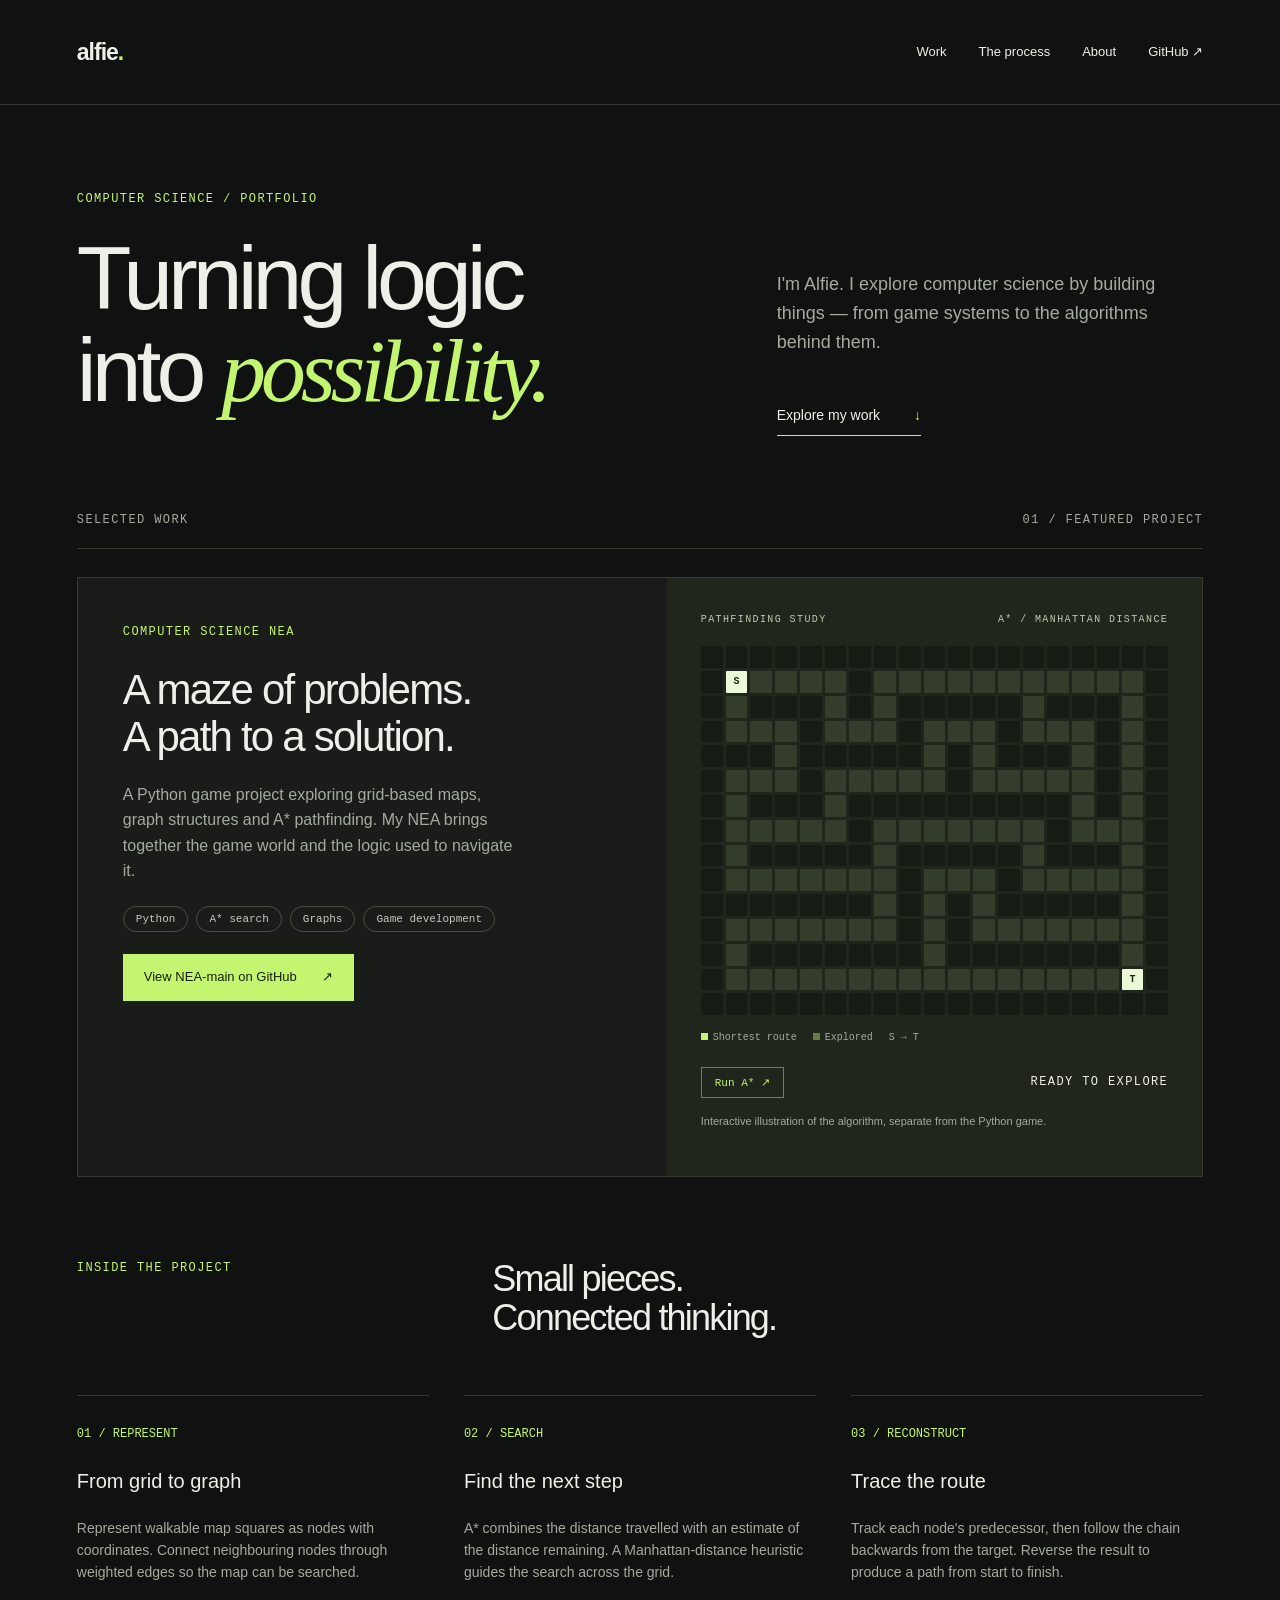
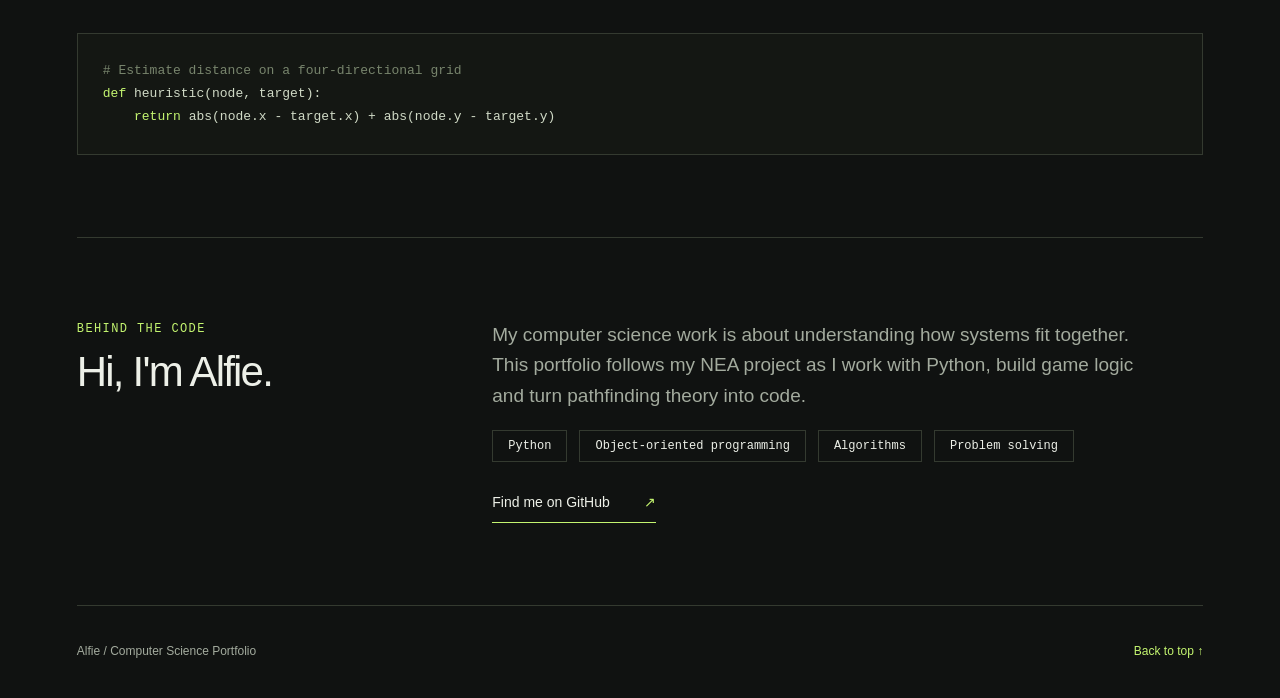
==== computer-science.html @ 84fe00f9 "Add computer science NEA portfolio page" ====
<!doctype html>
<html lang="en"><head><meta charset="UTF-8"><meta name="viewport" content="width=device-width,initial-scale=1"><meta name="description" content="Alfie's computer science portfolio. Exploring Python, graph structures and A* pathfinding through an NEA game project."><title>Alfie — Computer Science</title><style>
:root{--bg:#101211;--panel:#191c19;--ink:#edf0e8;--muted:#a3ab9e;--accent:#c4f570;--line:#343a30}*{box-sizing:border-box}html{scroll-behavior:smooth}body{margin:0;background:var(--bg);color:var(--ink);font:16px/1.6 Arial,Helvetica,sans-serif}a{color:inherit;text-decoration:none}button{font:inherit;cursor:pointer}header,main,footer{max-width:1280px;margin:auto;padding-left:6%;padding-right:6%}header{height:105px;display:flex;align-items:center;justify-content:space-between;border-bottom:1px solid var(--line)}.brand{font-size:23px;font-weight:700;letter-spacing:-1px}.brand span{color:var(--accent)}nav{display:flex;gap:32px;font-size:13px}nav a:hover{color:var(--accent)}.mono,.eyebrow{font-family:monospace;font-size:12px;letter-spacing:1.4px;text-transform:uppercase}.eyebrow{color:var(--accent)}.hero{padding:85px 0 65px;display:grid;grid-template-columns:1.5fr 1fr;align-items:end;gap:60px}h1{font-size:clamp(50px,7vw,94px);line-height:1.02;letter-spacing:-5px;font-weight:500;margin:24px 0 30px}h1 em{font-family:Georgia,serif;font-weight:400;color:var(--accent)}.intro{color:var(--muted);max-width:400px;font-size:18px}.arrow-link{display:inline-block;border-bottom:1px solid var(--accent);padding:9px 0;margin-top:20px;font-size:14px}.arrow-link span{margin-left:30px;color:var(--accent)}.hero-side{padding-bottom:10px}.index{color:var(--muted);display:flex;justify-content:space-between;border-bottom:1px solid var(--line);padding-bottom:18px;margin-bottom:28px}.project{background:var(--panel);border:1px solid var(--line);display:grid;grid-template-columns:1.1fr 1fr;overflow:hidden}.project-copy{padding:45px}.tags{display:flex;flex-wrap:wrap;gap:8px;margin:22px 0}.tag{border:1px solid #47503f;border-radius:30px;font:11px monospace;padding:6px 12px;color:#c3ccbb}h2{font-size:42px;line-height:1.1;letter-spacing:-1.8px;font-weight:500;margin:25px 0 22px}.project-copy p{color:var(--muted);max-width:400px}.button{display:inline-flex;gap:25px;align-items:center;border:1px solid var(--accent);padding:12px 20px;background:var(--accent);color:#15200d;font-size:13px}.button:hover{background:#d9ffa3}.secondary{background:transparent;color:var(--accent);border-color:#4f5f3e}.visual{background:#20261b;padding:34px;display:flex;flex-direction:column;justify-content:center;position:relative}.visual-top{display:flex;justify-content:space-between;color:#bdc9af;font-size:10px;margin-bottom:18px}.grid{display:grid;grid-template-columns:repeat(19,1fr);gap:3px;aspect-ratio:19/15}.cell{background:#343d2c;border-radius:1px}.wall{background:#161c13}.visited{background:#657c43}.path{background:var(--accent);box-shadow:0 0 10px #b0ee4533}.start,.target{background:#ecf9d9;position:relative}.start:after,.target:after{content:'S';position:absolute;inset:0;text-align:center;color:#1a2510;font:bold 10px monospace;display:grid;place-items:center}.target:after{content:'T'}.legend{display:flex;gap:16px;color:var(--muted);font:10px monospace;margin-top:17px}.legend i{display:inline-block;width:7px;height:7px;background:var(--accent);margin-right:5px}.legend .v{background:#657c43}.demo-controls{display:flex;align-items:center;justify-content:space-between;margin-top:24px;gap:12px}.demo-controls button{border:1px solid #6d8156;background:transparent;color:var(--accent);padding:8px 13px;font:11px monospace}.demo-controls button:disabled{opacity:.5}.demo-caption{font-size:11px;color:var(--muted);margin-top:15px}.section{padding:82px 0;border-bottom:1px solid var(--line)}.section-head{display:grid;grid-template-columns:1fr 2fr;gap:60px}.section-head h2{margin-top:0;font-size:36px}.details{display:grid;grid-template-columns:repeat(3,1fr);gap:35px;margin-top:35px}.detail{padding-top:23px;border-top:1px solid var(--line)}.detail .number{font:12px monospace;color:var(--accent)}h3{font-size:20px;font-weight:500}.detail p,.about p{color:var(--muted);font-size:14px}.code{margin-top:35px;border:1px solid var(--line);padding:25px;background:#141713;overflow:auto;color:#d0dac6;font:13px/1.8 monospace}.code b{font-weight:400;color:var(--accent)}.about{display:grid;grid-template-columns:1fr 2fr;gap:60px}.about h2{margin-top:10px}.about p{font-size:19px;max-width:650px;margin-top:0}.skills{display:flex;flex-wrap:wrap;gap:12px}.skills span{padding:8px 15px;border:1px solid var(--line);font:12px monospace}footer{padding-top:36px;padding-bottom:36px;display:flex;justify-content:space-between;color:var(--muted);font-size:12px}footer a{color:var(--accent)}:focus-visible{outline:2px solid var(--accent);outline-offset:5px}@media(max-width:760px){header{height:80px}nav{gap:18px}.hero{grid-template-columns:1fr;gap:12px;padding:55px 0}h1{letter-spacing:-3px}.hero-side{max-width:430px}.project{grid-template-columns:1fr}.project-copy{padding:30px}.visual{padding:25px}.section{padding:55px 0}.section-head,.about{grid-template-columns:1fr;gap:20px}.details{grid-template-columns:1fr;gap:15px}footer{gap:20px}.mono{font-size:10px}.visual-top{letter-spacing:.6px}}
</style></head><body><header><a href="#" class="brand">alfie<span>.</span></a><nav aria-label="Main navigation"><a href="#work">Work</a><a href="#approach">The process</a><a href="#about">About</a><a href="https://github.com/alfie-srrcc" target="_blank" rel="noopener">GitHub ↗</a></nav></header><main><section class="hero"><div><div class="eyebrow">Computer science / Portfolio</div><h1>Turning logic<br>into <em>possibility.</em></h1></div><div class="hero-side"><p class="intro">I'm Alfie. I explore computer science by building things — from game systems to the algorithms behind them.</p><a class="arrow-link" href="#work">Explore my work <span>↓</span></a></div></section><section id="work"><div class="index mono"><span>Selected work</span><span>01 / Featured project</span></div><article class="project"><div class="project-copy"><div class="eyebrow">Computer Science NEA</div><h2>A maze of problems.<br>A path to a solution.</h2><p>A Python game project exploring grid-based maps, graph structures and A* pathfinding. My NEA brings together the game world and the logic used to navigate it.</p><div class="tags"><span class="tag">Python</span><span class="tag">A* search</span><span class="tag">Graphs</span><span class="tag">Game development</span></div><a class="button" href="https://github.com/alfie-srrcc/NEA-main" target="_blank" rel="noopener">View NEA-main on GitHub <span>↗</span></a></div><div class="visual"><div class="visual-top mono"><span>Pathfinding study</span><span>A* / Manhattan distance</span></div><div id="grid" class="grid" role="img" aria-label="An illustrative maze showing A star finding a route from S to T"></div><div class="legend"><span><i></i>Shortest route</span><span><i class="v"></i>Explored</span><span>S → T</span></div><div class="demo-controls"><button id="run">Run A* ↗</button><span id="status" class="mono" aria-live="polite">Ready to explore</span></div><p class="demo-caption">Interactive illustration of the algorithm, separate from the Python game.</p></div></article></section><section class="section" id="approach"><div class="section-head"><div class="eyebrow">Inside the project</div><h2>Small pieces.<br>Connected thinking.</h2></div><div class="details"><div class="detail"><span class="number">01 / REPRESENT</span><h3>From grid to graph</h3><p>Represent walkable map squares as nodes with coordinates. Connect neighbouring nodes through weighted edges so the map can be searched.</p></div><div class="detail"><span class="number">02 / SEARCH</span><h3>Find the next step</h3><p>A* combines the distance travelled with an estimate of the distance remaining. A Manhattan-distance heuristic guides the search across the grid.</p></div><div class="detail"><span class="number">03 / RECONSTRUCT</span><h3>Trace the route</h3><p>Track each node's predecessor, then follow the chain backwards from the target. Reverse the result to produce a path from start to finish.</p></div></div><div class="code" aria-label="Python Manhattan distance heuristic"><span style="color:#78856d"># Estimate distance on a four-directional grid</span><br><b>def</b> heuristic(node, target):<br>&nbsp;&nbsp;&nbsp;&nbsp;<b>return</b> abs(node.x - target.x) + abs(node.y - target.y)</div></section><section class="section about" id="about"><div><div class="eyebrow">Behind the code</div><h2>Hi, I'm Alfie.</h2></div><div><p>My computer science work is about understanding how systems fit together. This portfolio follows my NEA project as I work with Python, build game logic and turn pathfinding theory into code.</p><div class="skills"><span>Python</span><span>Object-oriented programming</span><span>Algorithms</span><span>Problem solving</span></div><a class="arrow-link" href="https://github.com/alfie-srrcc" target="_blank" rel="noopener">Find me on GitHub <span>↗</span></a></div></section></main><footer><span>Alfie / Computer Science Portfolio</span><a href="#">Back to top ↑</a></footer><script>
const W=19,H=15, grid=document.getElementById('grid'), statusEl=document.getElementById('status'), run=document.getElementById('run');
const rows=['###################','#S....#...........#','#.###.#.#####.###.#','#...#...#...#...#.#','###.#####.#.###.#.#','#...#.....#.....#.#','#.###.#########.#.#','#.....#.......#...#','#.#####.#####.###.#','#.......#...#.....#','#######.#.#.#####.#','#.......#.#.......#','#.#######.#######.#','#................T#','###################'];
const cells=[];for(let y=0;y<H;y++)for(let x=0;x<W;x++){const c=document.createElement('div');c.className='cell'+(rows[y][x]==='#'?' wall':rows[y][x]==='S'?' start':rows[y][x]==='T'?' target':'');grid.append(c);cells.push(c)}
const start=20,target=H*W-W-2, heuristic=n=>Math.abs(n%W-target%W)+Math.abs(Math.floor(n/W)-Math.floor(target/W));
function solve(){const open=[start],g=new Map([[start,0]]),prev=new Map(),closed=new Set(),order=[];while(open.length){open.sort((a,b)=>g.get(a)+heuristic(a)-g.get(b)-heuristic(b));const c=open.shift();if(c===target){let p=[c];while(prev.has(p[p.length-1]))p.push(prev.get(p[p.length-1]));return{order,path:p.reverse()}}closed.add(c);order.push(c);for(const n of[c-1,c+1,c-W,c+W]){if(n<0||n>=W*H||rows[Math.floor(n/W)][n%W]==='#'||closed.has(n))continue;const score=g.get(c)+1;if(!g.has(n)||score<g.get(n)){g.set(n,score);prev.set(n,c);if(!open.includes(n))open.push(n)}}}return{order,path:[]}}
run.onclick=async()=>{run.disabled=true;cells.forEach(c=>c.classList.remove('visited','path'));statusEl.textContent='Searching…';const r=solve(),delay=matchMedia('(prefers-reduced-motion: reduce)').matches?0:15;const pause=()=>new Promise(r=>setTimeout(r,delay));for(const n of r.order){if(n!==start)cells[n].classList.add('visited');if(delay)await pause()}for(const n of r.path){if(n!==start&&n!==target)cells[n].classList.add('path');if(delay)await pause()}statusEl.textContent=r.path.length?`${r.path.length-1} steps · route found`:'No route found';run.textContent='Replay A* ↗';run.disabled=false};
</script></body></html>
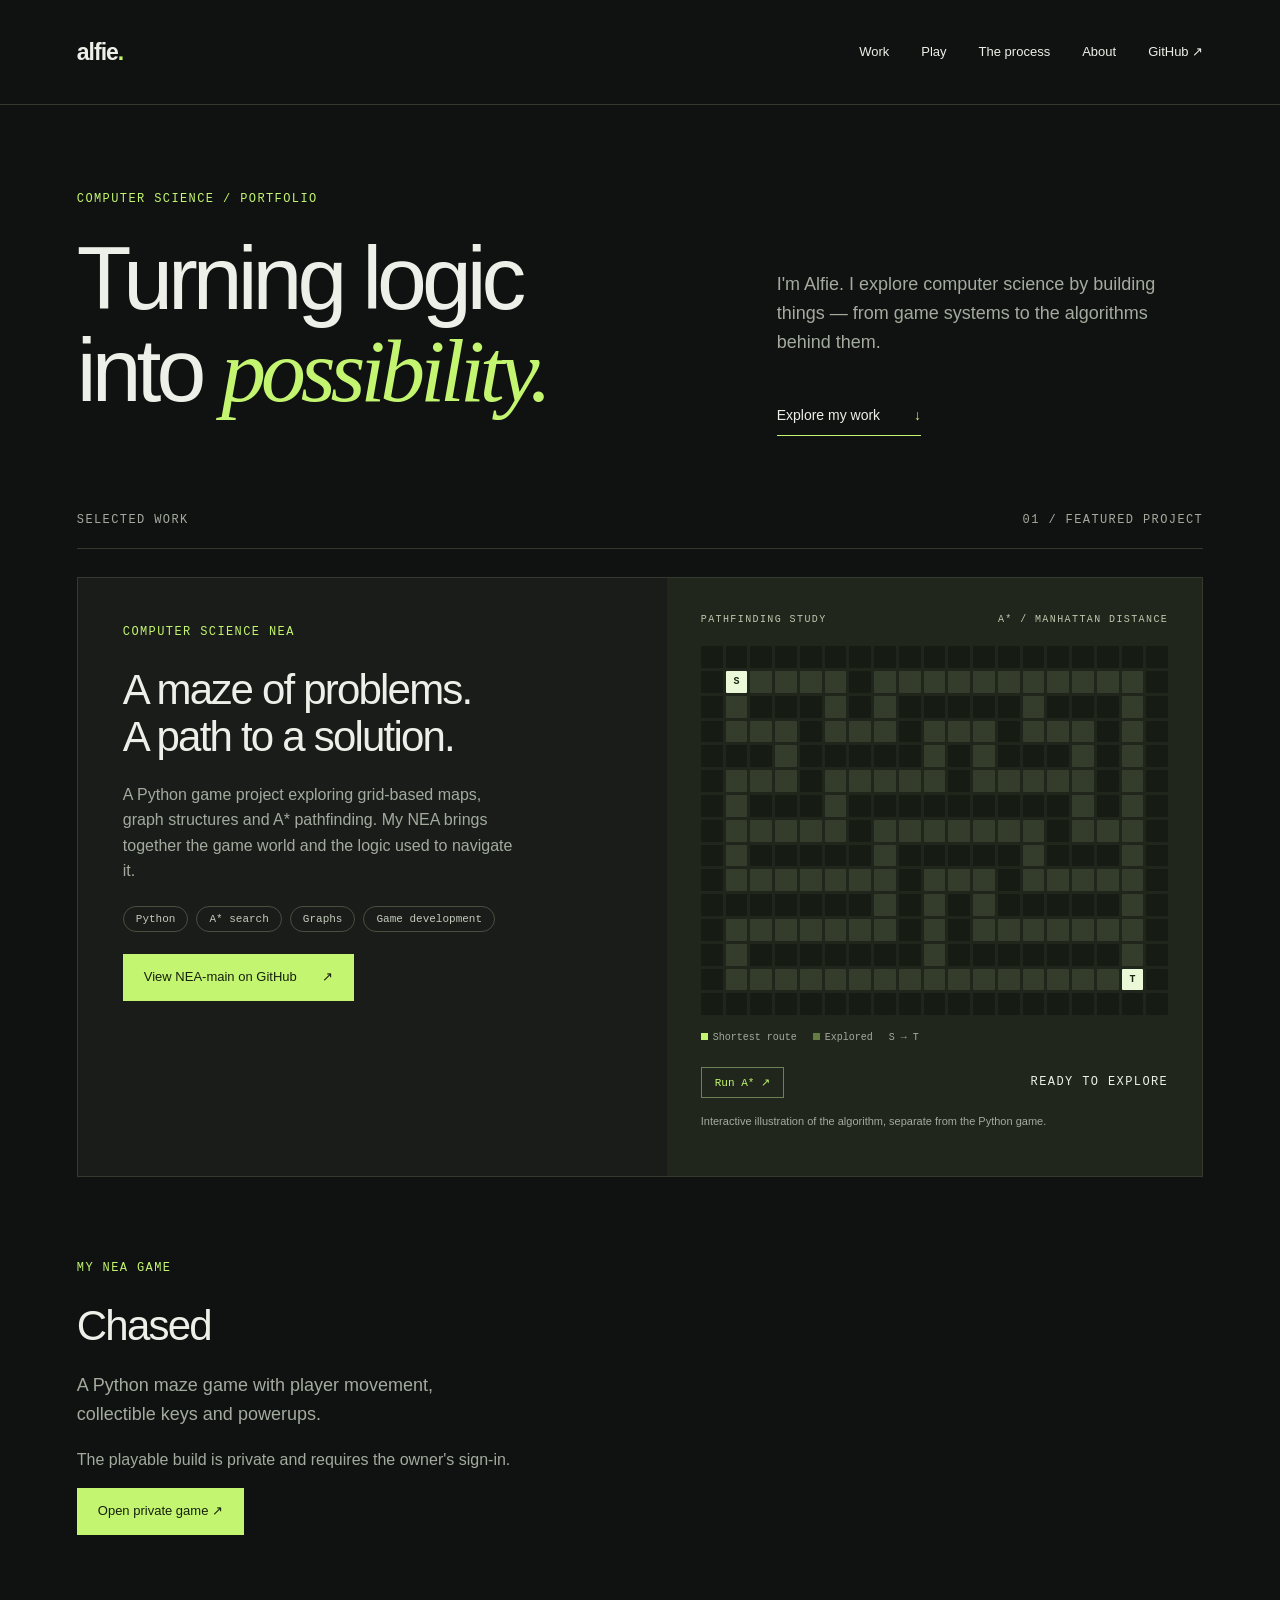
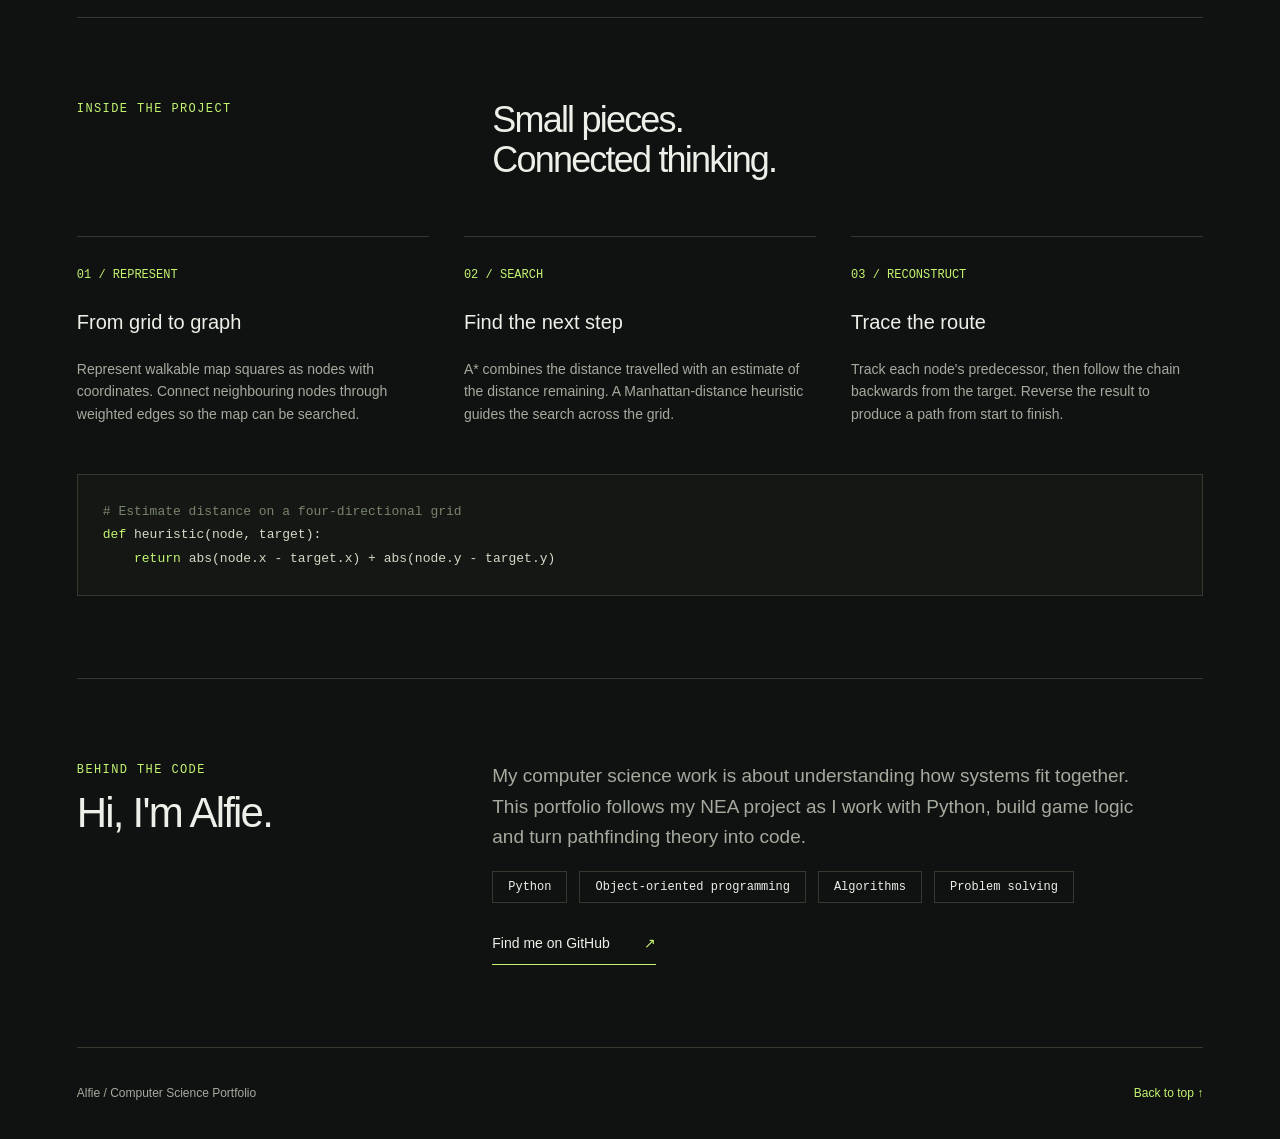
==== commit 7522e6ba: "Link to private playable NEA game" ====
--- a/computer-science.html
+++ b/computer-science.html
@@ -1,7 +1,7 @@
 <!doctype html>
 <html lang="en"><head><meta charset="UTF-8"><meta name="viewport" content="width=device-width,initial-scale=1"><meta name="description" content="Alfie's computer science portfolio. Exploring Python, graph structures and A* pathfinding through an NEA game project."><title>Alfie — Computer Science</title><style>
 :root{--bg:#101211;--panel:#191c19;--ink:#edf0e8;--muted:#a3ab9e;--accent:#c4f570;--line:#343a30}*{box-sizing:border-box}html{scroll-behavior:smooth}body{margin:0;background:var(--bg);color:var(--ink);font:16px/1.6 Arial,Helvetica,sans-serif}a{color:inherit;text-decoration:none}button{font:inherit;cursor:pointer}header,main,footer{max-width:1280px;margin:auto;padding-left:6%;padding-right:6%}header{height:105px;display:flex;align-items:center;justify-content:space-between;border-bottom:1px solid var(--line)}.brand{font-size:23px;font-weight:700;letter-spacing:-1px}.brand span{color:var(--accent)}nav{display:flex;gap:32px;font-size:13px}nav a:hover{color:var(--accent)}.mono,.eyebrow{font-family:monospace;font-size:12px;letter-spacing:1.4px;text-transform:uppercase}.eyebrow{color:var(--accent)}.hero{padding:85px 0 65px;display:grid;grid-template-columns:1.5fr 1fr;align-items:end;gap:60px}h1{font-size:clamp(50px,7vw,94px);line-height:1.02;letter-spacing:-5px;font-weight:500;margin:24px 0 30px}h1 em{font-family:Georgia,serif;font-weight:400;color:var(--accent)}.intro{color:var(--muted);max-width:400px;font-size:18px}.arrow-link{display:inline-block;border-bottom:1px solid var(--accent);padding:9px 0;margin-top:20px;font-size:14px}.arrow-link span{margin-left:30px;color:var(--accent)}.hero-side{padding-bottom:10px}.index{color:var(--muted);display:flex;justify-content:space-between;border-bottom:1px solid var(--line);padding-bottom:18px;margin-bottom:28px}.project{background:var(--panel);border:1px solid var(--line);display:grid;grid-template-columns:1.1fr 1fr;overflow:hidden}.project-copy{padding:45px}.tags{display:flex;flex-wrap:wrap;gap:8px;margin:22px 0}.tag{border:1px solid #47503f;border-radius:30px;font:11px monospace;padding:6px 12px;color:#c3ccbb}h2{font-size:42px;line-height:1.1;letter-spacing:-1.8px;font-weight:500;margin:25px 0 22px}.project-copy p{color:var(--muted);max-width:400px}.button{display:inline-flex;gap:25px;align-items:center;border:1px solid var(--accent);padding:12px 20px;background:var(--accent);color:#15200d;font-size:13px}.button:hover{background:#d9ffa3}.secondary{background:transparent;color:var(--accent);border-color:#4f5f3e}.visual{background:#20261b;padding:34px;display:flex;flex-direction:column;justify-content:center;position:relative}.visual-top{display:flex;justify-content:space-between;color:#bdc9af;font-size:10px;margin-bottom:18px}.grid{display:grid;grid-template-columns:repeat(19,1fr);gap:3px;aspect-ratio:19/15}.cell{background:#343d2c;border-radius:1px}.wall{background:#161c13}.visited{background:#657c43}.path{background:var(--accent);box-shadow:0 0 10px #b0ee4533}.start,.target{background:#ecf9d9;position:relative}.start:after,.target:after{content:'S';position:absolute;inset:0;text-align:center;color:#1a2510;font:bold 10px monospace;display:grid;place-items:center}.target:after{content:'T'}.legend{display:flex;gap:16px;color:var(--muted);font:10px monospace;margin-top:17px}.legend i{display:inline-block;width:7px;height:7px;background:var(--accent);margin-right:5px}.legend .v{background:#657c43}.demo-controls{display:flex;align-items:center;justify-content:space-between;margin-top:24px;gap:12px}.demo-controls button{border:1px solid #6d8156;background:transparent;color:var(--accent);padding:8px 13px;font:11px monospace}.demo-controls button:disabled{opacity:.5}.demo-caption{font-size:11px;color:var(--muted);margin-top:15px}.section{padding:82px 0;border-bottom:1px solid var(--line)}.section-head{display:grid;grid-template-columns:1fr 2fr;gap:60px}.section-head h2{margin-top:0;font-size:36px}.details{display:grid;grid-template-columns:repeat(3,1fr);gap:35px;margin-top:35px}.detail{padding-top:23px;border-top:1px solid var(--line)}.detail .number{font:12px monospace;color:var(--accent)}h3{font-size:20px;font-weight:500}.detail p,.about p{color:var(--muted);font-size:14px}.code{margin-top:35px;border:1px solid var(--line);padding:25px;background:#141713;overflow:auto;color:#d0dac6;font:13px/1.8 monospace}.code b{font-weight:400;color:var(--accent)}.about{display:grid;grid-template-columns:1fr 2fr;gap:60px}.about h2{margin-top:10px}.about p{font-size:19px;max-width:650px;margin-top:0}.skills{display:flex;flex-wrap:wrap;gap:12px}.skills span{padding:8px 15px;border:1px solid var(--line);font:12px monospace}footer{padding-top:36px;padding-bottom:36px;display:flex;justify-content:space-between;color:var(--muted);font-size:12px}footer a{color:var(--accent)}:focus-visible{outline:2px solid var(--accent);outline-offset:5px}@media(max-width:760px){header{height:80px}nav{gap:18px}.hero{grid-template-columns:1fr;gap:12px;padding:55px 0}h1{letter-spacing:-3px}.hero-side{max-width:430px}.project{grid-template-columns:1fr}.project-copy{padding:30px}.visual{padding:25px}.section{padding:55px 0}.section-head,.about{grid-template-columns:1fr;gap:20px}.details{grid-template-columns:1fr;gap:15px}footer{gap:20px}.mono{font-size:10px}.visual-top{letter-spacing:.6px}}
-</style></head><body><header><a href="#" class="brand">alfie<span>.</span></a><nav aria-label="Main navigation"><a href="#work">Work</a><a href="#approach">The process</a><a href="#about">About</a><a href="https://github.com/alfie-srrcc" target="_blank" rel="noopener">GitHub ↗</a></nav></header><main><section class="hero"><div><div class="eyebrow">Computer science / Portfolio</div><h1>Turning logic<br>into <em>possibility.</em></h1></div><div class="hero-side"><p class="intro">I'm Alfie. I explore computer science by building things — from game systems to the algorithms behind them.</p><a class="arrow-link" href="#work">Explore my work <span>↓</span></a></div></section><section id="work"><div class="index mono"><span>Selected work</span><span>01 / Featured project</span></div><article class="project"><div class="project-copy"><div class="eyebrow">Computer Science NEA</div><h2>A maze of problems.<br>A path to a solution.</h2><p>A Python game project exploring grid-based maps, graph structures and A* pathfinding. My NEA brings together the game world and the logic used to navigate it.</p><div class="tags"><span class="tag">Python</span><span class="tag">A* search</span><span class="tag">Graphs</span><span class="tag">Game development</span></div><a class="button" href="https://github.com/alfie-srrcc/NEA-main" target="_blank" rel="noopener">View NEA-main on GitHub <span>↗</span></a></div><div class="visual"><div class="visual-top mono"><span>Pathfinding study</span><span>A* / Manhattan distance</span></div><div id="grid" class="grid" role="img" aria-label="An illustrative maze showing A star finding a route from S to T"></div><div class="legend"><span><i></i>Shortest route</span><span><i class="v"></i>Explored</span><span>S → T</span></div><div class="demo-controls"><button id="run">Run A* ↗</button><span id="status" class="mono" aria-live="polite">Ready to explore</span></div><p class="demo-caption">Interactive illustration of the algorithm, separate from the Python game.</p></div></article></section><section class="section" id="approach"><div class="section-head"><div class="eyebrow">Inside the project</div><h2>Small pieces.<br>Connected thinking.</h2></div><div class="details"><div class="detail"><span class="number">01 / REPRESENT</span><h3>From grid to graph</h3><p>Represent walkable map squares as nodes with coordinates. Connect neighbouring nodes through weighted edges so the map can be searched.</p></div><div class="detail"><span class="number">02 / SEARCH</span><h3>Find the next step</h3><p>A* combines the distance travelled with an estimate of the distance remaining. A Manhattan-distance heuristic guides the search across the grid.</p></div><div class="detail"><span class="number">03 / RECONSTRUCT</span><h3>Trace the route</h3><p>Track each node's predecessor, then follow the chain backwards from the target. Reverse the result to produce a path from start to finish.</p></div></div><div class="code" aria-label="Python Manhattan distance heuristic"><span style="color:#78856d"># Estimate distance on a four-directional grid</span><br><b>def</b> heuristic(node, target):<br>&nbsp;&nbsp;&nbsp;&nbsp;<b>return</b> abs(node.x - target.x) + abs(node.y - target.y)</div></section><section class="section about" id="about"><div><div class="eyebrow">Behind the code</div><h2>Hi, I'm Alfie.</h2></div><div><p>My computer science work is about understanding how systems fit together. This portfolio follows my NEA project as I work with Python, build game logic and turn pathfinding theory into code.</p><div class="skills"><span>Python</span><span>Object-oriented programming</span><span>Algorithms</span><span>Problem solving</span></div><a class="arrow-link" href="https://github.com/alfie-srrcc" target="_blank" rel="noopener">Find me on GitHub <span>↗</span></a></div></section></main><footer><span>Alfie / Computer Science Portfolio</span><a href="#">Back to top ↑</a></footer><script>
+</style></head><body><header><a href="#" class="brand">alfie<span>.</span></a><nav aria-label="Main navigation"><a href="#work">Work</a><a href="#play">Play</a><a href="#approach">The process</a><a href="#about">About</a><a href="https://github.com/alfie-srrcc" target="_blank" rel="noopener">GitHub ↗</a></nav></header><main><section class="hero"><div><div class="eyebrow">Computer science / Portfolio</div><h1>Turning logic<br>into <em>possibility.</em></h1></div><div class="hero-side"><p class="intro">I'm Alfie. I explore computer science by building things — from game systems to the algorithms behind them.</p><a class="arrow-link" href="#work">Explore my work <span>↓</span></a></div></section><section id="work"><div class="index mono"><span>Selected work</span><span>01 / Featured project</span></div><article class="project"><div class="project-copy"><div class="eyebrow">Computer Science NEA</div><h2>A maze of problems.<br>A path to a solution.</h2><p>A Python game project exploring grid-based maps, graph structures and A* pathfinding. My NEA brings together the game world and the logic used to navigate it.</p><div class="tags"><span class="tag">Python</span><span class="tag">A* search</span><span class="tag">Graphs</span><span class="tag">Game development</span></div><a class="button" href="https://github.com/alfie-srrcc/NEA-main" target="_blank" rel="noopener">View NEA-main on GitHub <span>↗</span></a></div><div class="visual"><div class="visual-top mono"><span>Pathfinding study</span><span>A* / Manhattan distance</span></div><div id="grid" class="grid" role="img" aria-label="An illustrative maze showing A star finding a route from S to T"></div><div class="legend"><span><i></i>Shortest route</span><span><i class="v"></i>Explored</span><span>S → T</span></div><div class="demo-controls"><button id="run">Run A* ↗</button><span id="status" class="mono" aria-live="polite">Ready to explore</span></div><p class="demo-caption">Interactive illustration of the algorithm, separate from the Python game.</p></div></article></section><section class="section" id="play"><div class="eyebrow">My NEA game</div><h2>Chased</h2><p class="intro">A Python maze game with player movement, collectible keys and powerups.</p><p style="color:var(--muted)">The playable build is private and requires the owner's sign-in.</p><a class="button" href="https://alfie-computer-science-portfolio.kindnova10.chatgpt.site/#play" target="_blank" rel="noopener">Open private game ↗</a></section><section class="section" id="approach"><div class="section-head"><div class="eyebrow">Inside the project</div><h2>Small pieces.<br>Connected thinking.</h2></div><div class="details"><div class="detail"><span class="number">01 / REPRESENT</span><h3>From grid to graph</h3><p>Represent walkable map squares as nodes with coordinates. Connect neighbouring nodes through weighted edges so the map can be searched.</p></div><div class="detail"><span class="number">02 / SEARCH</span><h3>Find the next step</h3><p>A* combines the distance travelled with an estimate of the distance remaining. A Manhattan-distance heuristic guides the search across the grid.</p></div><div class="detail"><span class="number">03 / RECONSTRUCT</span><h3>Trace the route</h3><p>Track each node's predecessor, then follow the chain backwards from the target. Reverse the result to produce a path from start to finish.</p></div></div><div class="code" aria-label="Python Manhattan distance heuristic"><span style="color:#78856d"># Estimate distance on a four-directional grid</span><br><b>def</b> heuristic(node, target):<br>&nbsp;&nbsp;&nbsp;&nbsp;<b>return</b> abs(node.x - target.x) + abs(node.y - target.y)</div></section><section class="section about" id="about"><div><div class="eyebrow">Behind the code</div><h2>Hi, I'm Alfie.</h2></div><div><p>My computer science work is about understanding how systems fit together. This portfolio follows my NEA project as I work with Python, build game logic and turn pathfinding theory into code.</p><div class="skills"><span>Python</span><span>Object-oriented programming</span><span>Algorithms</span><span>Problem solving</span></div><a class="arrow-link" href="https://github.com/alfie-srrcc" target="_blank" rel="noopener">Find me on GitHub <span>↗</span></a></div></section></main><footer><span>Alfie / Computer Science Portfolio</span><a href="#">Back to top ↑</a></footer><script>
 const W=19,H=15, grid=document.getElementById('grid'), statusEl=document.getElementById('status'), run=document.getElementById('run');
 const rows=['###################','#S....#...........#','#.###.#.#####.###.#','#...#...#...#...#.#','###.#####.#.###.#.#','#...#.....#.....#.#','#.###.#########.#.#','#.....#.......#...#','#.#####.#####.###.#','#.......#...#.....#','#######.#.#.#####.#','#.......#.#.......#','#.#######.#######.#','#................T#','###################'];
 const cells=[];for(let y=0;y<H;y++)for(let x=0;x<W;x++){const c=document.createElement('div');c.className='cell'+(rows[y][x]==='#'?' wall':rows[y][x]==='S'?' start':rows[y][x]==='T'?' target':'');grid.append(c);cells.push(c)}
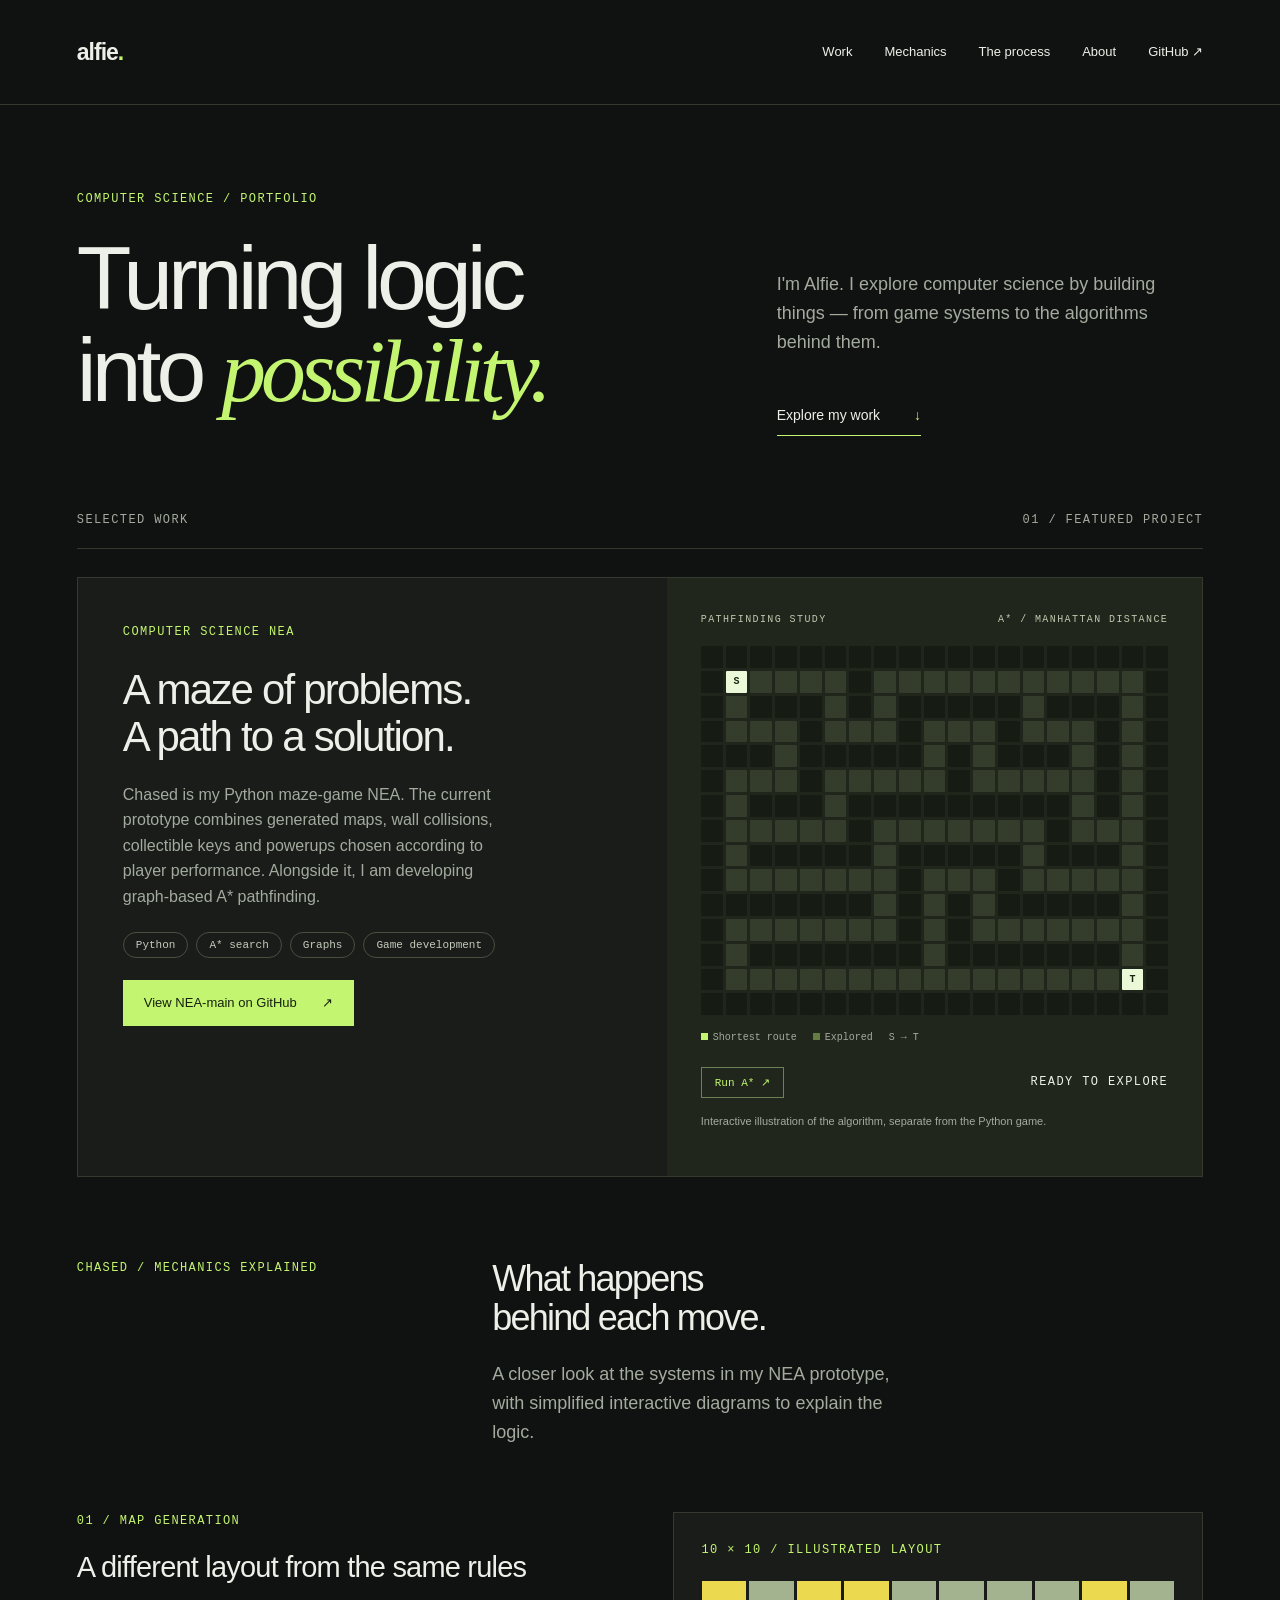
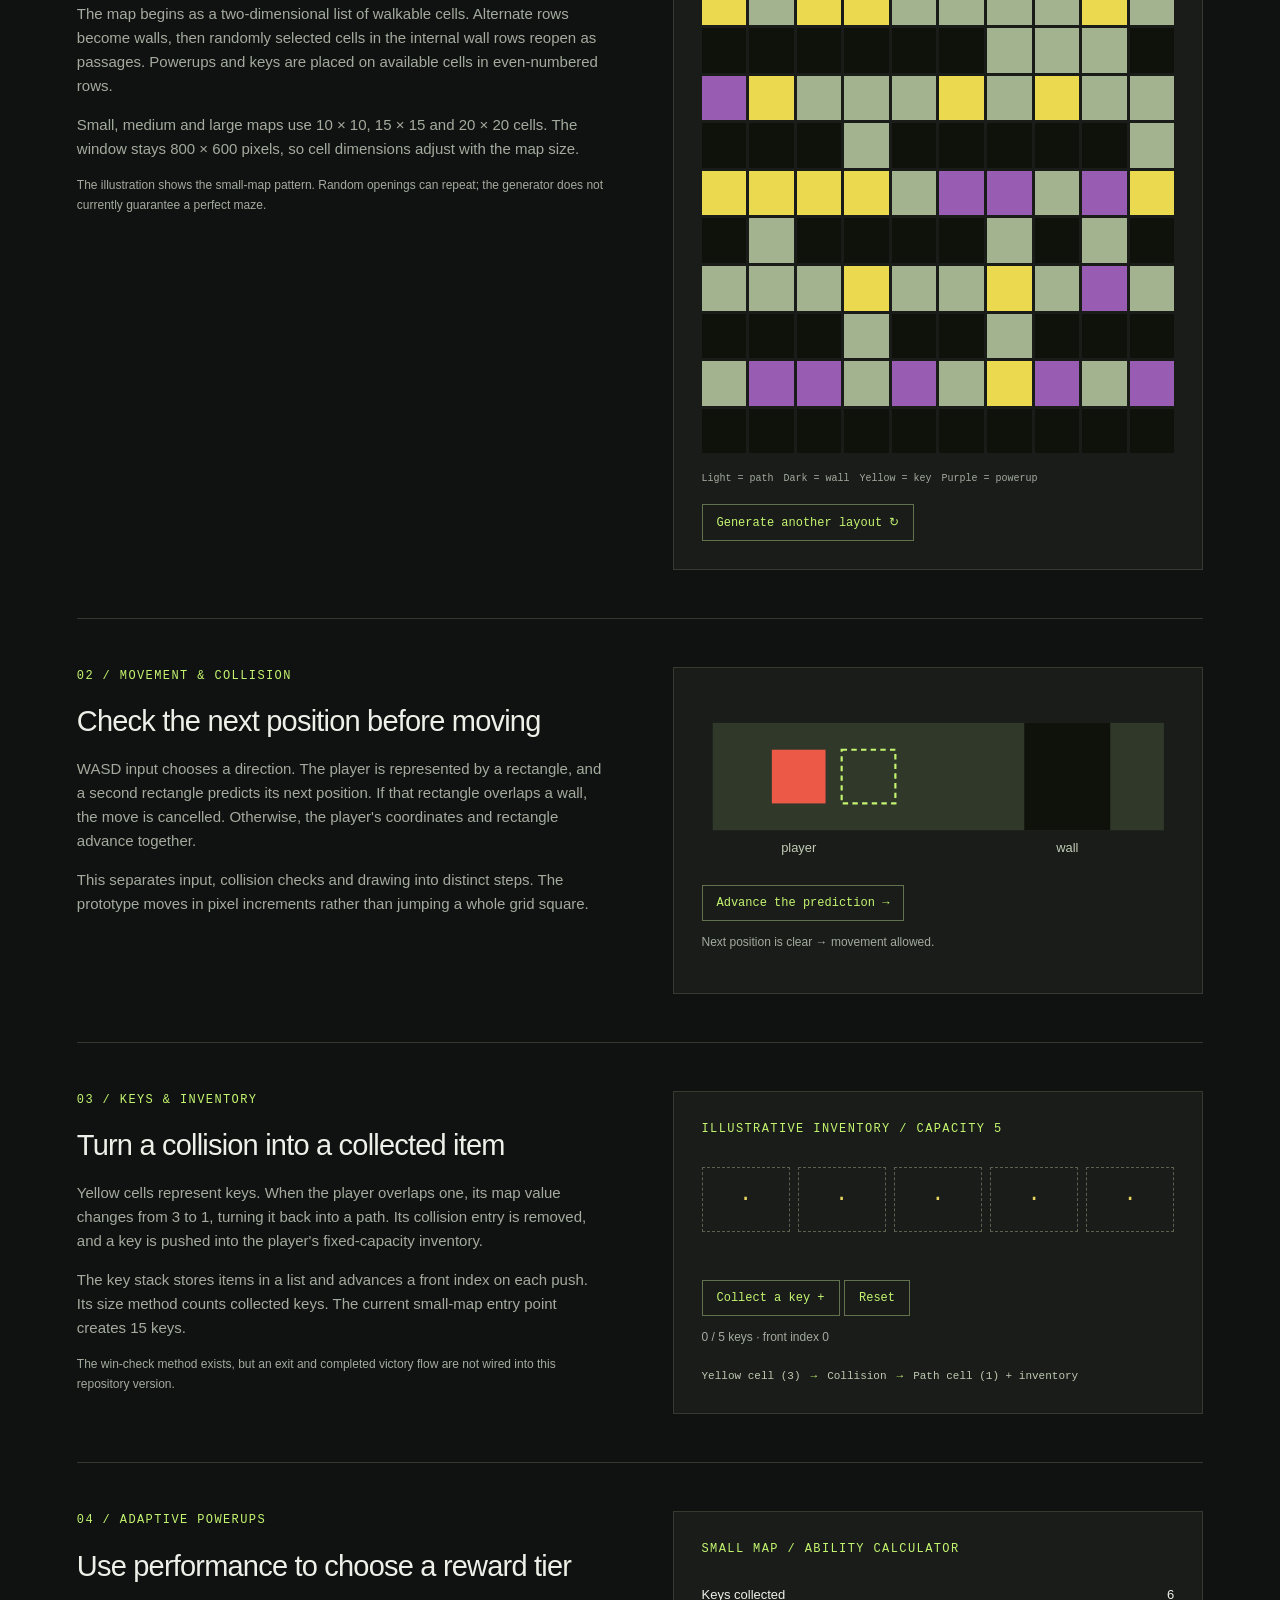
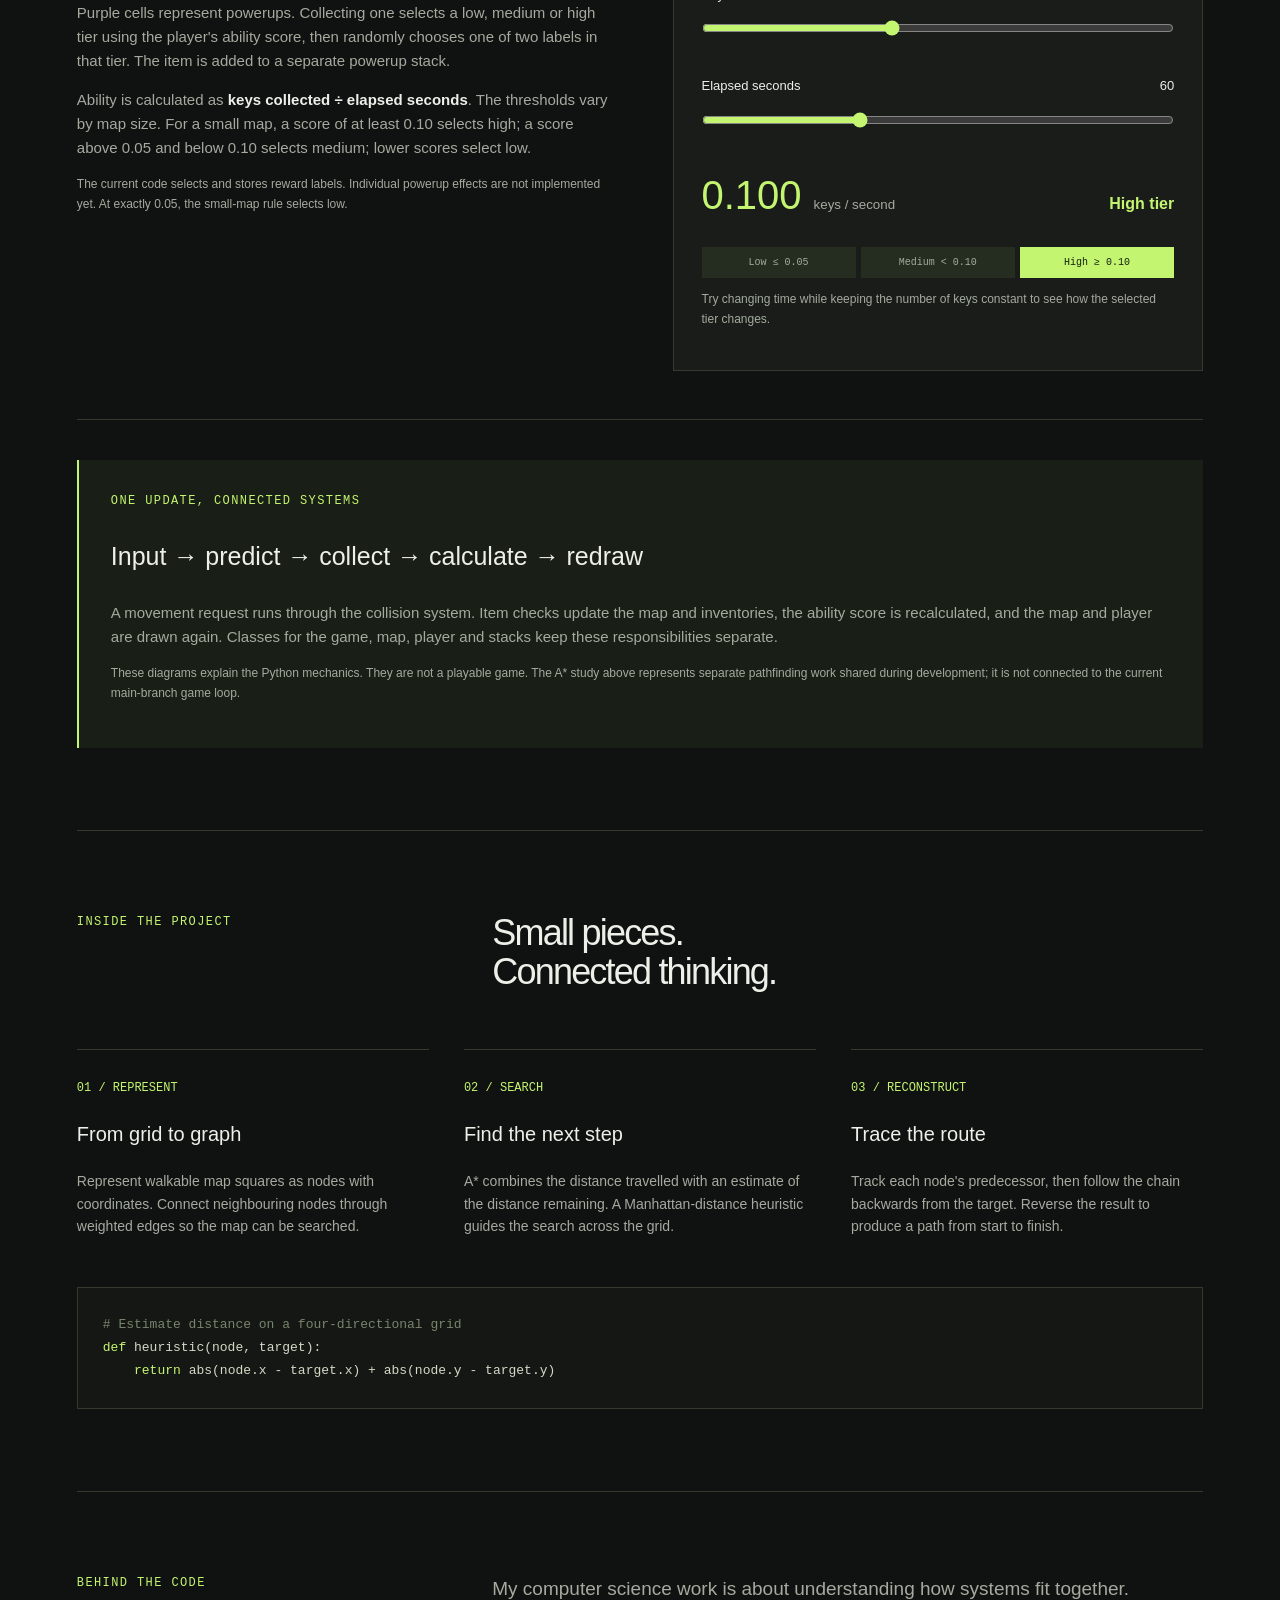
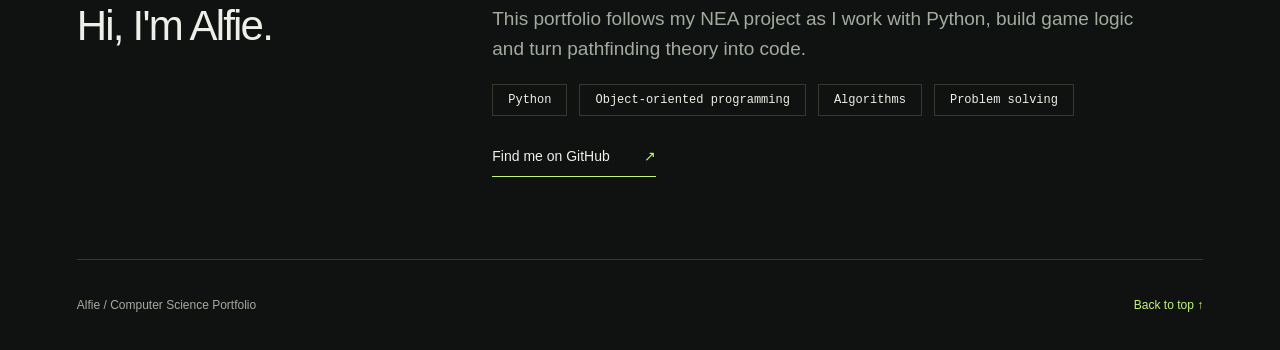
==== commit 1b3d8cbf: "Replace game link with illustrated NEA mechanics and summaries" ====
--- a/computer-science.html
+++ b/computer-science.html
@@ -1,7 +1,20 @@
 <!doctype html>
 <html lang="en"><head><meta charset="UTF-8"><meta name="viewport" content="width=device-width,initial-scale=1"><meta name="description" content="Alfie's computer science portfolio. Exploring Python, graph structures and A* pathfinding through an NEA game project."><title>Alfie — Computer Science</title><style>
 :root{--bg:#101211;--panel:#191c19;--ink:#edf0e8;--muted:#a3ab9e;--accent:#c4f570;--line:#343a30}*{box-sizing:border-box}html{scroll-behavior:smooth}body{margin:0;background:var(--bg);color:var(--ink);font:16px/1.6 Arial,Helvetica,sans-serif}a{color:inherit;text-decoration:none}button{font:inherit;cursor:pointer}header,main,footer{max-width:1280px;margin:auto;padding-left:6%;padding-right:6%}header{height:105px;display:flex;align-items:center;justify-content:space-between;border-bottom:1px solid var(--line)}.brand{font-size:23px;font-weight:700;letter-spacing:-1px}.brand span{color:var(--accent)}nav{display:flex;gap:32px;font-size:13px}nav a:hover{color:var(--accent)}.mono,.eyebrow{font-family:monospace;font-size:12px;letter-spacing:1.4px;text-transform:uppercase}.eyebrow{color:var(--accent)}.hero{padding:85px 0 65px;display:grid;grid-template-columns:1.5fr 1fr;align-items:end;gap:60px}h1{font-size:clamp(50px,7vw,94px);line-height:1.02;letter-spacing:-5px;font-weight:500;margin:24px 0 30px}h1 em{font-family:Georgia,serif;font-weight:400;color:var(--accent)}.intro{color:var(--muted);max-width:400px;font-size:18px}.arrow-link{display:inline-block;border-bottom:1px solid var(--accent);padding:9px 0;margin-top:20px;font-size:14px}.arrow-link span{margin-left:30px;color:var(--accent)}.hero-side{padding-bottom:10px}.index{color:var(--muted);display:flex;justify-content:space-between;border-bottom:1px solid var(--line);padding-bottom:18px;margin-bottom:28px}.project{background:var(--panel);border:1px solid var(--line);display:grid;grid-template-columns:1.1fr 1fr;overflow:hidden}.project-copy{padding:45px}.tags{display:flex;flex-wrap:wrap;gap:8px;margin:22px 0}.tag{border:1px solid #47503f;border-radius:30px;font:11px monospace;padding:6px 12px;color:#c3ccbb}h2{font-size:42px;line-height:1.1;letter-spacing:-1.8px;font-weight:500;margin:25px 0 22px}.project-copy p{color:var(--muted);max-width:400px}.button{display:inline-flex;gap:25px;align-items:center;border:1px solid var(--accent);padding:12px 20px;background:var(--accent);color:#15200d;font-size:13px}.button:hover{background:#d9ffa3}.secondary{background:transparent;color:var(--accent);border-color:#4f5f3e}.visual{background:#20261b;padding:34px;display:flex;flex-direction:column;justify-content:center;position:relative}.visual-top{display:flex;justify-content:space-between;color:#bdc9af;font-size:10px;margin-bottom:18px}.grid{display:grid;grid-template-columns:repeat(19,1fr);gap:3px;aspect-ratio:19/15}.cell{background:#343d2c;border-radius:1px}.wall{background:#161c13}.visited{background:#657c43}.path{background:var(--accent);box-shadow:0 0 10px #b0ee4533}.start,.target{background:#ecf9d9;position:relative}.start:after,.target:after{content:'S';position:absolute;inset:0;text-align:center;color:#1a2510;font:bold 10px monospace;display:grid;place-items:center}.target:after{content:'T'}.legend{display:flex;gap:16px;color:var(--muted);font:10px monospace;margin-top:17px}.legend i{display:inline-block;width:7px;height:7px;background:var(--accent);margin-right:5px}.legend .v{background:#657c43}.demo-controls{display:flex;align-items:center;justify-content:space-between;margin-top:24px;gap:12px}.demo-controls button{border:1px solid #6d8156;background:transparent;color:var(--accent);padding:8px 13px;font:11px monospace}.demo-controls button:disabled{opacity:.5}.demo-caption{font-size:11px;color:var(--muted);margin-top:15px}.section{padding:82px 0;border-bottom:1px solid var(--line)}.section-head{display:grid;grid-template-columns:1fr 2fr;gap:60px}.section-head h2{margin-top:0;font-size:36px}.details{display:grid;grid-template-columns:repeat(3,1fr);gap:35px;margin-top:35px}.detail{padding-top:23px;border-top:1px solid var(--line)}.detail .number{font:12px monospace;color:var(--accent)}h3{font-size:20px;font-weight:500}.detail p,.about p{color:var(--muted);font-size:14px}.code{margin-top:35px;border:1px solid var(--line);padding:25px;background:#141713;overflow:auto;color:#d0dac6;font:13px/1.8 monospace}.code b{font-weight:400;color:var(--accent)}.about{display:grid;grid-template-columns:1fr 2fr;gap:60px}.about h2{margin-top:10px}.about p{font-size:19px;max-width:650px;margin-top:0}.skills{display:flex;flex-wrap:wrap;gap:12px}.skills span{padding:8px 15px;border:1px solid var(--line);font:12px monospace}footer{padding-top:36px;padding-bottom:36px;display:flex;justify-content:space-between;color:var(--muted);font-size:12px}footer a{color:var(--accent)}:focus-visible{outline:2px solid var(--accent);outline-offset:5px}@media(max-width:760px){header{height:80px}nav{gap:18px}.hero{grid-template-columns:1fr;gap:12px;padding:55px 0}h1{letter-spacing:-3px}.hero-side{max-width:430px}.project{grid-template-columns:1fr}.project-copy{padding:30px}.visual{padding:25px}.section{padding:55px 0}.section-head,.about{grid-template-columns:1fr;gap:20px}.details{grid-template-columns:1fr;gap:15px}footer{gap:20px}.mono{font-size:10px}.visual-top{letter-spacing:.6px}}
-</style></head><body><header><a href="#" class="brand">alfie<span>.</span></a><nav aria-label="Main navigation"><a href="#work">Work</a><a href="#play">Play</a><a href="#approach">The process</a><a href="#about">About</a><a href="https://github.com/alfie-srrcc" target="_blank" rel="noopener">GitHub ↗</a></nav></header><main><section class="hero"><div><div class="eyebrow">Computer science / Portfolio</div><h1>Turning logic<br>into <em>possibility.</em></h1></div><div class="hero-side"><p class="intro">I'm Alfie. I explore computer science by building things — from game systems to the algorithms behind them.</p><a class="arrow-link" href="#work">Explore my work <span>↓</span></a></div></section><section id="work"><div class="index mono"><span>Selected work</span><span>01 / Featured project</span></div><article class="project"><div class="project-copy"><div class="eyebrow">Computer Science NEA</div><h2>A maze of problems.<br>A path to a solution.</h2><p>A Python game project exploring grid-based maps, graph structures and A* pathfinding. My NEA brings together the game world and the logic used to navigate it.</p><div class="tags"><span class="tag">Python</span><span class="tag">A* search</span><span class="tag">Graphs</span><span class="tag">Game development</span></div><a class="button" href="https://github.com/alfie-srrcc/NEA-main" target="_blank" rel="noopener">View NEA-main on GitHub <span>↗</span></a></div><div class="visual"><div class="visual-top mono"><span>Pathfinding study</span><span>A* / Manhattan distance</span></div><div id="grid" class="grid" role="img" aria-label="An illustrative maze showing A star finding a route from S to T"></div><div class="legend"><span><i></i>Shortest route</span><span><i class="v"></i>Explored</span><span>S → T</span></div><div class="demo-controls"><button id="run">Run A* ↗</button><span id="status" class="mono" aria-live="polite">Ready to explore</span></div><p class="demo-caption">Interactive illustration of the algorithm, separate from the Python game.</p></div></article></section><section class="section" id="play"><div class="eyebrow">My NEA game</div><h2>Chased</h2><p class="intro">A Python maze game with player movement, collectible keys and powerups.</p><p style="color:var(--muted)">The playable build is private and requires the owner's sign-in.</p><a class="button" href="https://alfie-computer-science-portfolio.kindnova10.chatgpt.site/#play" target="_blank" rel="noopener">Open private game ↗</a></section><section class="section" id="approach"><div class="section-head"><div class="eyebrow">Inside the project</div><h2>Small pieces.<br>Connected thinking.</h2></div><div class="details"><div class="detail"><span class="number">01 / REPRESENT</span><h3>From grid to graph</h3><p>Represent walkable map squares as nodes with coordinates. Connect neighbouring nodes through weighted edges so the map can be searched.</p></div><div class="detail"><span class="number">02 / SEARCH</span><h3>Find the next step</h3><p>A* combines the distance travelled with an estimate of the distance remaining. A Manhattan-distance heuristic guides the search across the grid.</p></div><div class="detail"><span class="number">03 / RECONSTRUCT</span><h3>Trace the route</h3><p>Track each node's predecessor, then follow the chain backwards from the target. Reverse the result to produce a path from start to finish.</p></div></div><div class="code" aria-label="Python Manhattan distance heuristic"><span style="color:#78856d"># Estimate distance on a four-directional grid</span><br><b>def</b> heuristic(node, target):<br>&nbsp;&nbsp;&nbsp;&nbsp;<b>return</b> abs(node.x - target.x) + abs(node.y - target.y)</div></section><section class="section about" id="about"><div><div class="eyebrow">Behind the code</div><h2>Hi, I'm Alfie.</h2></div><div><p>My computer science work is about understanding how systems fit together. This portfolio follows my NEA project as I work with Python, build game logic and turn pathfinding theory into code.</p><div class="skills"><span>Python</span><span>Object-oriented programming</span><span>Algorithms</span><span>Problem solving</span></div><a class="arrow-link" href="https://github.com/alfie-srrcc" target="_blank" rel="noopener">Find me on GitHub <span>↗</span></a></div></section></main><footer><span>Alfie / Computer Science Portfolio</span><a href="#">Back to top ↑</a></footer><script>
+
+.mechanic{display:grid;grid-template-columns:1fr 1fr;gap:65px;padding:48px 0;border-bottom:1px solid var(--line)}.mechanic h3{font-size:29px;line-height:1.2;letter-spacing:-.8px;margin:18px 0}.mechanic p,.summary-panel p{color:var(--muted);font-size:15px}.mechanic strong{color:var(--ink)}.diagram{background:var(--panel);padding:28px;border:1px solid var(--line);align-self:center}.diagram svg{width:100%;height:auto}.note{font-size:12px!important;line-height:1.65}.map-study{display:grid;grid-template-columns:repeat(10,1fr);gap:3px;margin:20px 0}.map-study i{aspect-ratio:1;background:#a4b38f}.map-study .mwall{background:#0e120b}.map-study .mkey{background:#ebd950}.map-study .mpower{background:#985db2}.diagram .legend{flex-wrap:wrap;gap:10px}.mini{margin-top:20px;padding:10px 14px;background:transparent;border:1px solid #62724d;color:var(--accent);font:12px monospace}.mini:hover{background:#2b3721}.slots{display:flex;gap:8px;margin:28px 0}.slots span{width:20%;height:65px;display:grid;place-items:center;border:1px dashed #58624e;font:22px monospace;color:#e9d660}.slots .filled{background:#3a3820;border:1px solid #e9d660}.flow{display:flex;align-items:center;gap:10px;margin-top:20px;font:11px/1.6 monospace;color:#bec9b1}.flow b{color:var(--accent)}.diagram label{display:flex;justify-content:space-between;margin-top:25px;font-size:13px}.diagram input[type=range]{width:100%;accent-color:var(--accent);margin:15px 0}.score{display:flex;align-items:baseline;gap:12px;margin:20px 0;flex-wrap:wrap}.score>span{font-size:40px;color:var(--accent)}.score small{color:var(--muted)}.score strong{margin-left:auto;color:var(--accent)}.tier-bar{display:flex;gap:5px}.tier-bar span{flex:1;padding:10px 5px;background:#252c20;color:var(--muted);font:10px monospace;text-align:center}.tier-bar .active{background:var(--accent);color:#17210f}.summary-panel{padding:32px;border-left:2px solid var(--accent);margin-top:40px;background:#191e16}.summary-panel h3{font-size:25px}.mechanic .diagram .mono{color:var(--accent)}@media(max-width:760px){.mechanic{grid-template-columns:1fr;gap:24px;padding:35px 0}.diagram{padding:20px}nav{gap:12px;font-size:11px}.flow{flex-wrap:wrap}.score strong{margin-left:0}.tier-bar span{font-size:9px}}
+</style></head><body><header><a href="#" class="brand">alfie<span>.</span></a><nav aria-label="Main navigation"><a href="#work">Work</a><a href="#mechanics">Mechanics</a><a href="#approach">The process</a><a href="#about">About</a><a href="https://github.com/alfie-srrcc" target="_blank" rel="noopener">GitHub ↗</a></nav></header><main><section class="hero"><div><div class="eyebrow">Computer science / Portfolio</div><h1>Turning logic<br>into <em>possibility.</em></h1></div><div class="hero-side"><p class="intro">I'm Alfie. I explore computer science by building things — from game systems to the algorithms behind them.</p><a class="arrow-link" href="#work">Explore my work <span>↓</span></a></div></section><section id="work"><div class="index mono"><span>Selected work</span><span>01 / Featured project</span></div><article class="project"><div class="project-copy"><div class="eyebrow">Computer Science NEA</div><h2>A maze of problems.<br>A path to a solution.</h2><p>Chased is my Python maze-game NEA. The current prototype combines generated maps, wall collisions, collectible keys and powerups chosen according to player performance. Alongside it, I am developing graph-based A* pathfinding.</p><div class="tags"><span class="tag">Python</span><span class="tag">A* search</span><span class="tag">Graphs</span><span class="tag">Game development</span></div><a class="button" href="https://github.com/alfie-srrcc/NEA-main" target="_blank" rel="noopener">View NEA-main on GitHub <span>↗</span></a></div><div class="visual"><div class="visual-top mono"><span>Pathfinding study</span><span>A* / Manhattan distance</span></div><div id="grid" class="grid" role="img" aria-label="An illustrative maze showing A star finding a route from S to T"></div><div class="legend"><span><i></i>Shortest route</span><span><i class="v"></i>Explored</span><span>S → T</span></div><div class="demo-controls"><button id="run">Run A* ↗</button><span id="status" class="mono" aria-live="polite">Ready to explore</span></div><p class="demo-caption">Interactive illustration of the algorithm, separate from the Python game.</p></div></article></section><section class="section" id="mechanics"><div class="section-head"><div class="eyebrow">Chased / Mechanics explained</div><div><h2>What happens<br>behind each move.</h2><p class="intro">A closer look at the systems in my NEA prototype, with simplified interactive diagrams to explain the logic.</p></div></div>
+<div class="mechanic"><div><div class="eyebrow">01 / Map generation</div><h3>A different layout from the same rules</h3><p>The map begins as a two-dimensional list of walkable cells. Alternate rows become walls, then randomly selected cells in the internal wall rows reopen as passages. Powerups and keys are placed on available cells in even-numbered rows.</p><p>Small, medium and large maps use 10 × 10, 15 × 15 and 20 × 20 cells. The window stays 800 × 600 pixels, so cell dimensions adjust with the map size.</p><p class="note">The illustration shows the small-map pattern. Random openings can repeat; the generator does not currently guarantee a perfect maze.</p></div><div class="diagram"><div class="mono">10 × 10 / illustrated layout</div><div id="map-study" class="map-study" role="img" aria-label="Generated grid with alternating walls and random openings"></div><div class="legend"><span>Light = path</span><span>Dark = wall</span><span>Yellow = key</span><span>Purple = powerup</span></div><button class="mini" id="regenerate">Generate another layout ↻</button></div></div>
+<div class="mechanic"><div><div class="eyebrow">02 / Movement & collision</div><h3>Check the next position before moving</h3><p>WASD input chooses a direction. The player is represented by a rectangle, and a second rectangle predicts its next position. If that rectangle overlaps a wall, the move is cancelled. Otherwise, the player's coordinates and rectangle advance together.</p><p>This separates input, collision checks and drawing into distinct steps. The prototype moves in pixel increments rather than jumping a whole grid square.</p></div><div class="diagram"><svg viewBox="0 0 440 150" role="img" aria-label="A red player moves towards a wall; a dashed box marks its predicted next position"><rect x="10" y="25" width="420" height="100" fill="#30382a"/><rect x="300" y="25" width="80" height="100" fill="#0e120b"/><rect id="player-box" x="65" y="50" width="50" height="50" fill="#ed5947"/><rect id="next-box" x="130" y="50" width="50" height="50" fill="none" stroke="#c4f570" stroke-width="2" stroke-dasharray="5 4"/><text x="90" y="145" text-anchor="middle" fill="#c1cbb5" font-size="12">player</text><text x="340" y="145" text-anchor="middle" fill="#c1cbb5" font-size="12">wall</text></svg><button class="mini" id="collision-step">Advance the prediction →</button><p id="collision-status" class="note" aria-live="polite">Next position is clear → movement allowed.</p></div></div>
+<div class="mechanic"><div><div class="eyebrow">03 / Keys & inventory</div><h3>Turn a collision into a collected item</h3><p>Yellow cells represent keys. When the player overlaps one, its map value changes from 3 to 1, turning it back into a path. Its collision entry is removed, and a key is pushed into the player's fixed-capacity inventory.</p><p>The key stack stores items in a list and advances a front index on each push. Its size method counts collected keys. The current small-map entry point creates 15 keys.</p><p class="note">The win-check method exists, but an exit and completed victory flow are not wired into this repository version.</p></div><div class="diagram"><div class="mono">Illustrative inventory / capacity 5</div><div id="key-slots" class="slots" aria-label="Key inventory"></div><button class="mini" id="collect-key">Collect a key +</button> <button class="mini" id="reset-keys">Reset</button><p id="key-status" class="note" aria-live="polite">0 / 5 keys · front index 0</p><div class="flow"><span>Yellow cell (3)</span><b>→</b><span>Collision</span><b>→</b><span>Path cell (1) + inventory</span></div></div></div>
+<div class="mechanic"><div><div class="eyebrow">04 / Adaptive powerups</div><h3>Use performance to choose a reward tier</h3><p>Purple cells represent powerups. Collecting one selects a low, medium or high tier using the player's ability score, then randomly chooses one of two labels in that tier. The item is added to a separate powerup stack.</p><p>Ability is calculated as <strong>keys collected ÷ elapsed seconds</strong>. The thresholds vary by map size. For a small map, a score of at least 0.10 selects high; a score above 0.05 and below 0.10 selects medium; lower scores select low.</p><p class="note">The current code selects and stores reward labels. Individual powerup effects are not implemented yet. At exactly 0.05, the small-map rule selects low.</p></div><div class="diagram"><div class="mono">Small map / ability calculator</div><label for="keys-range">Keys collected <output id="keys-value">6</output></label><input id="keys-range" type="range" min="0" max="15" value="6"><label for="time-range">Elapsed seconds <output id="time-value">60</output></label><input id="time-range" type="range" min="1" max="180" value="60"><div class="score"><span id="ability-score">0.100</span><small>keys / second</small><strong id="reward-tier">High tier</strong></div><div class="tier-bar"><span id="low-tier">Low ≤ 0.05</span><span id="medium-tier">Medium &lt; 0.10</span><span id="high-tier">High ≥ 0.10</span></div><p class="note">Try changing time while keeping the number of keys constant to see how the selected tier changes.</p></div></div>
+<div class="summary-panel"><div class="eyebrow">One update, connected systems</div><h3>Input → predict → collect → calculate → redraw</h3><p>A movement request runs through the collision system. Item checks update the map and inventories, the ability score is recalculated, and the map and player are drawn again. Classes for the game, map, player and stacks keep these responsibilities separate.</p><p class="note">These diagrams explain the Python mechanics. They are not a playable game. The A* study above represents separate pathfinding work shared during development; it is not connected to the current main-branch game loop.</p></div></section><section class="section" id="approach"><div class="section-head"><div class="eyebrow">Inside the project</div><h2>Small pieces.<br>Connected thinking.</h2></div><div class="details"><div class="detail"><span class="number">01 / REPRESENT</span><h3>From grid to graph</h3><p>Represent walkable map squares as nodes with coordinates. Connect neighbouring nodes through weighted edges so the map can be searched.</p></div><div class="detail"><span class="number">02 / SEARCH</span><h3>Find the next step</h3><p>A* combines the distance travelled with an estimate of the distance remaining. A Manhattan-distance heuristic guides the search across the grid.</p></div><div class="detail"><span class="number">03 / RECONSTRUCT</span><h3>Trace the route</h3><p>Track each node's predecessor, then follow the chain backwards from the target. Reverse the result to produce a path from start to finish.</p></div></div><div class="code" aria-label="Python Manhattan distance heuristic"><span style="color:#78856d"># Estimate distance on a four-directional grid</span><br><b>def</b> heuristic(node, target):<br>&nbsp;&nbsp;&nbsp;&nbsp;<b>return</b> abs(node.x - target.x) + abs(node.y - target.y)</div></section><section class="section about" id="about"><div><div class="eyebrow">Behind the code</div><h2>Hi, I'm Alfie.</h2></div><div><p>My computer science work is about understanding how systems fit together. This portfolio follows my NEA project as I work with Python, build game logic and turn pathfinding theory into code.</p><div class="skills"><span>Python</span><span>Object-oriented programming</span><span>Algorithms</span><span>Problem solving</span></div><a class="arrow-link" href="https://github.com/alfie-srrcc" target="_blank" rel="noopener">Find me on GitHub <span>↗</span></a></div></section></main><footer><span>Alfie / Computer Science Portfolio</span><a href="#">Back to top ↑</a></footer><script>
+
+const mapStudy=document.getElementById('map-study');function drawStudy(){const data=Array.from({length:10},(_,y)=>Array(10).fill(y%2?0:1));for(let y=1;y<9;y+=2)for(let i=0;i<3;i++)data[y][Math.floor(Math.random()*10)]=1;const free=[];for(let y=0;y<10;y+=2)for(let x=0;x<10;x++)free.push([x,y]);for(let i=free.length-1;i>0;i--){const j=Math.floor(Math.random()*(i+1));[free[i],free[j]]=[free[j],free[i]]}free.slice(0,25).forEach(([x,y],i)=>data[y][x]=i<15?3:2);mapStudy.replaceChildren();data.flat().forEach(v=>{const el=document.createElement('i');el.className=v===0?'mwall':v===3?'mkey':v===2?'mpower':'';mapStudy.append(el)})}drawStudy();document.getElementById('regenerate').onclick=drawStudy;
+let position=65;document.getElementById('collision-step').onclick=function(){if(position>=245){position=65;this.textContent='Advance the prediction →'}else{position+=60}const next=position+60,blocked=next+50>300;document.getElementById('player-box').setAttribute('x',position);document.getElementById('next-box').setAttribute('x',next);document.getElementById('next-box').setAttribute('stroke',blocked?'#ed5947':'#c4f570');document.getElementById('collision-status').textContent=blocked?'Predicted rectangle overlaps the wall → cancel this move.':'Next position is clear → movement allowed.';if(blocked)this.textContent='Reset prediction ↻'};
+let keyCount=0;function showKeys(){document.getElementById('key-slots').replaceChildren(...Array.from({length:5},(_,i)=>{const slot=document.createElement('span');slot.className=i<keyCount?'filled':'';slot.textContent=i<keyCount?'⚿':'·';return slot}));document.getElementById('key-status').textContent=`${keyCount} / 5 keys · front index ${keyCount}${keyCount===5?' · inventory full':''}`;document.getElementById('collect-key').disabled=keyCount===5}showKeys();document.getElementById('collect-key').onclick=()=>{keyCount=Math.min(5,keyCount+1);showKeys()};document.getElementById('reset-keys').onclick=()=>{keyCount=0;showKeys()};
+function updateAbility(){const k=+document.getElementById('keys-range').value,t=+document.getElementById('time-range').value,a=k/t,tier=a>=.1?'high':a>.05?'medium':'low';document.getElementById('keys-value').textContent=k;document.getElementById('time-value').textContent=t;document.getElementById('ability-score').textContent=a.toFixed(3);document.getElementById('reward-tier').textContent=tier[0].toUpperCase()+tier.slice(1)+' tier';for(const name of ['low','medium','high'])document.getElementById(name+'-tier').classList.toggle('active',name===tier)}for(const id of ['keys-range','time-range'])document.getElementById(id).oninput=updateAbility;updateAbility();
+
 const W=19,H=15, grid=document.getElementById('grid'), statusEl=document.getElementById('status'), run=document.getElementById('run');
 const rows=['###################','#S....#...........#','#.###.#.#####.###.#','#...#...#...#...#.#','###.#####.#.###.#.#','#...#.....#.....#.#','#.###.#########.#.#','#.....#.......#...#','#.#####.#####.###.#','#.......#...#.....#','#######.#.#.#####.#','#.......#.#.......#','#.#######.#######.#','#................T#','###################'];
 const cells=[];for(let y=0;y<H;y++)for(let x=0;x<W;x++){const c=document.createElement('div');c.className='cell'+(rows[y][x]==='#'?' wall':rows[y][x]==='S'?' start':rows[y][x]==='T'?' target':'');grid.append(c);cells.push(c)}
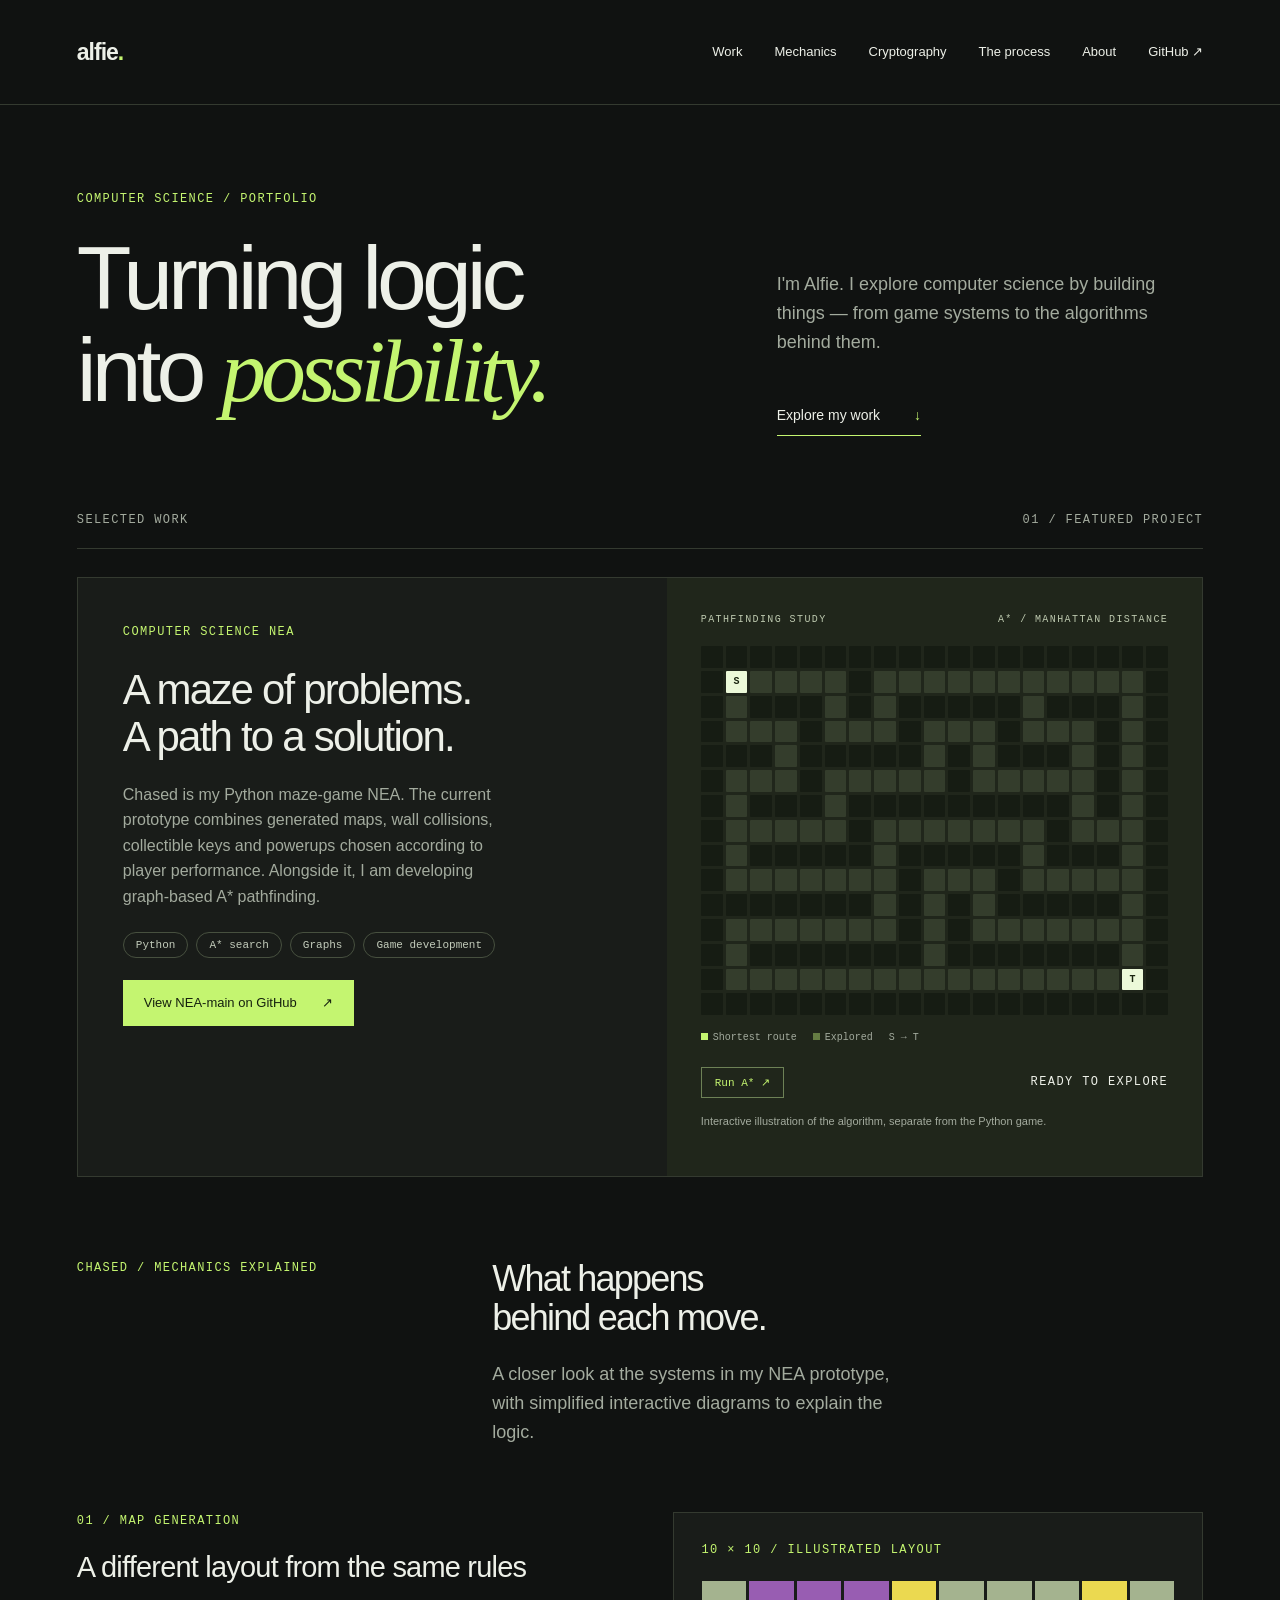
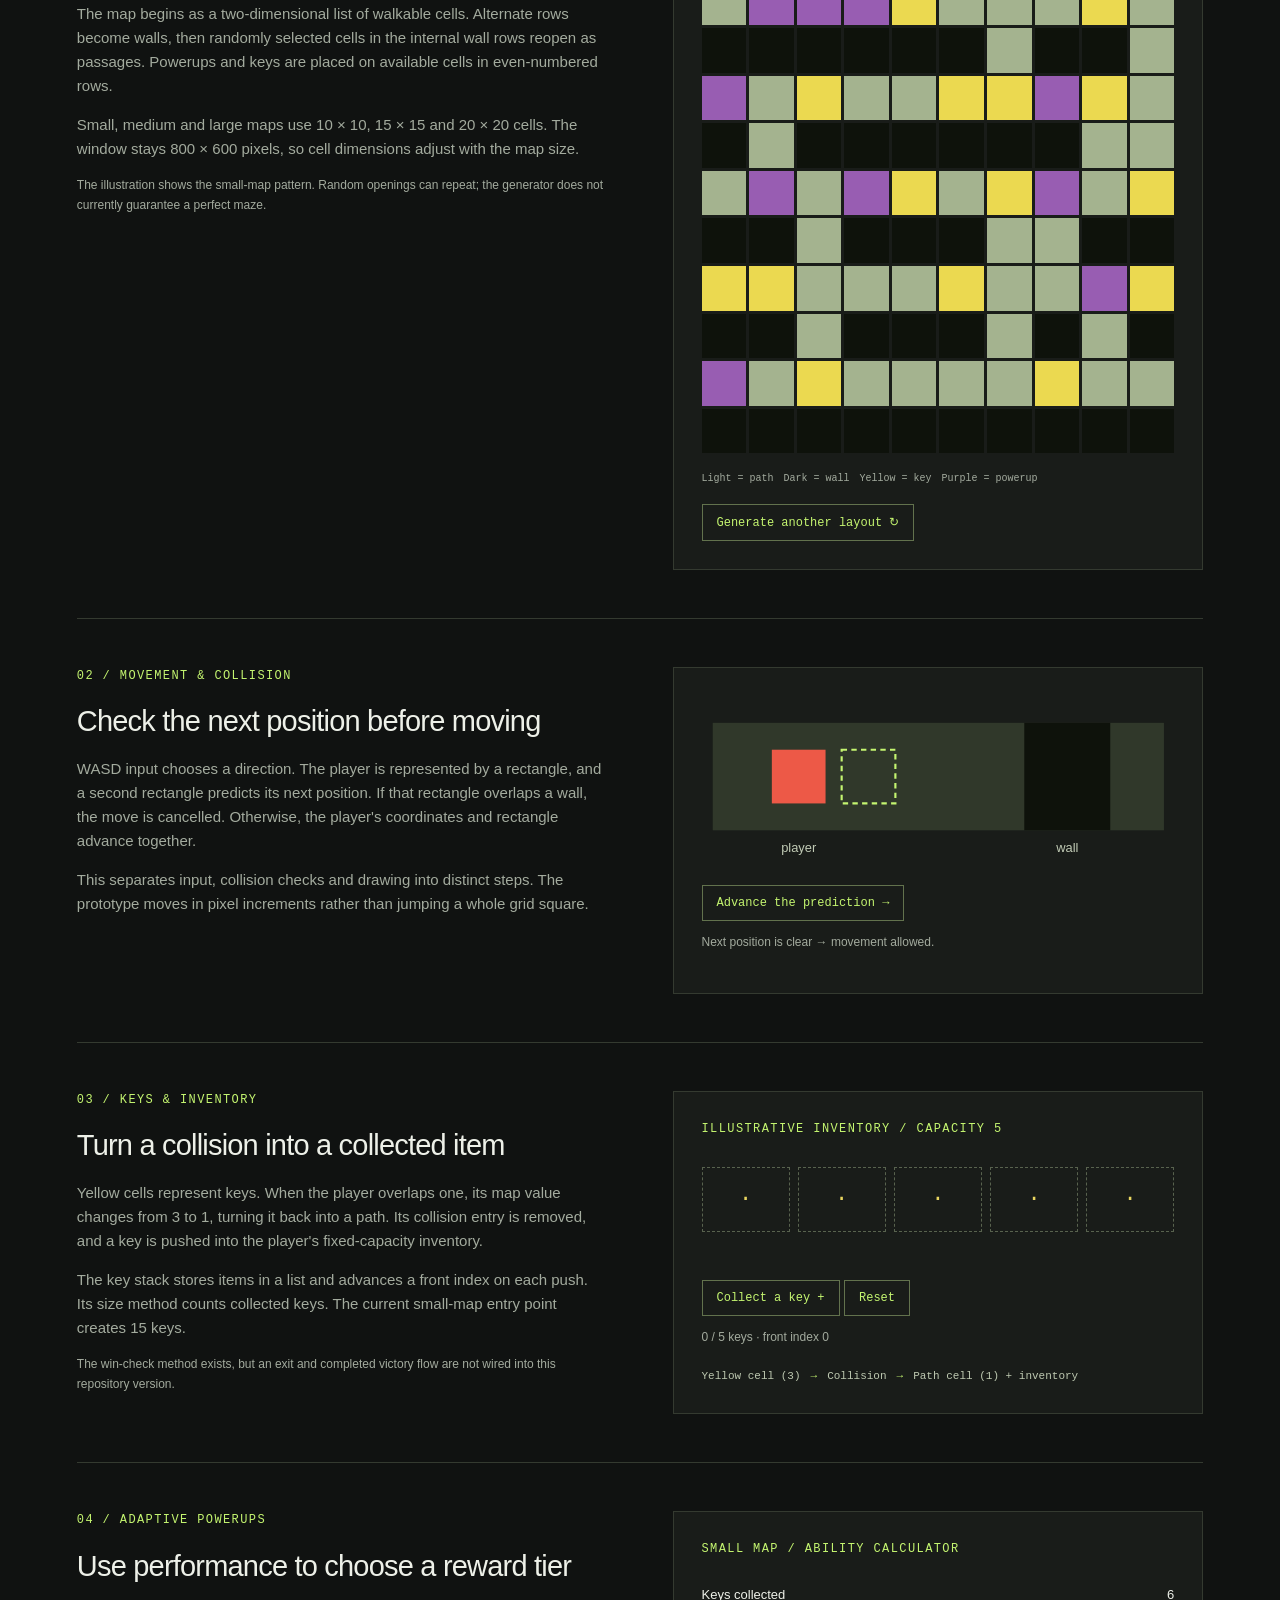
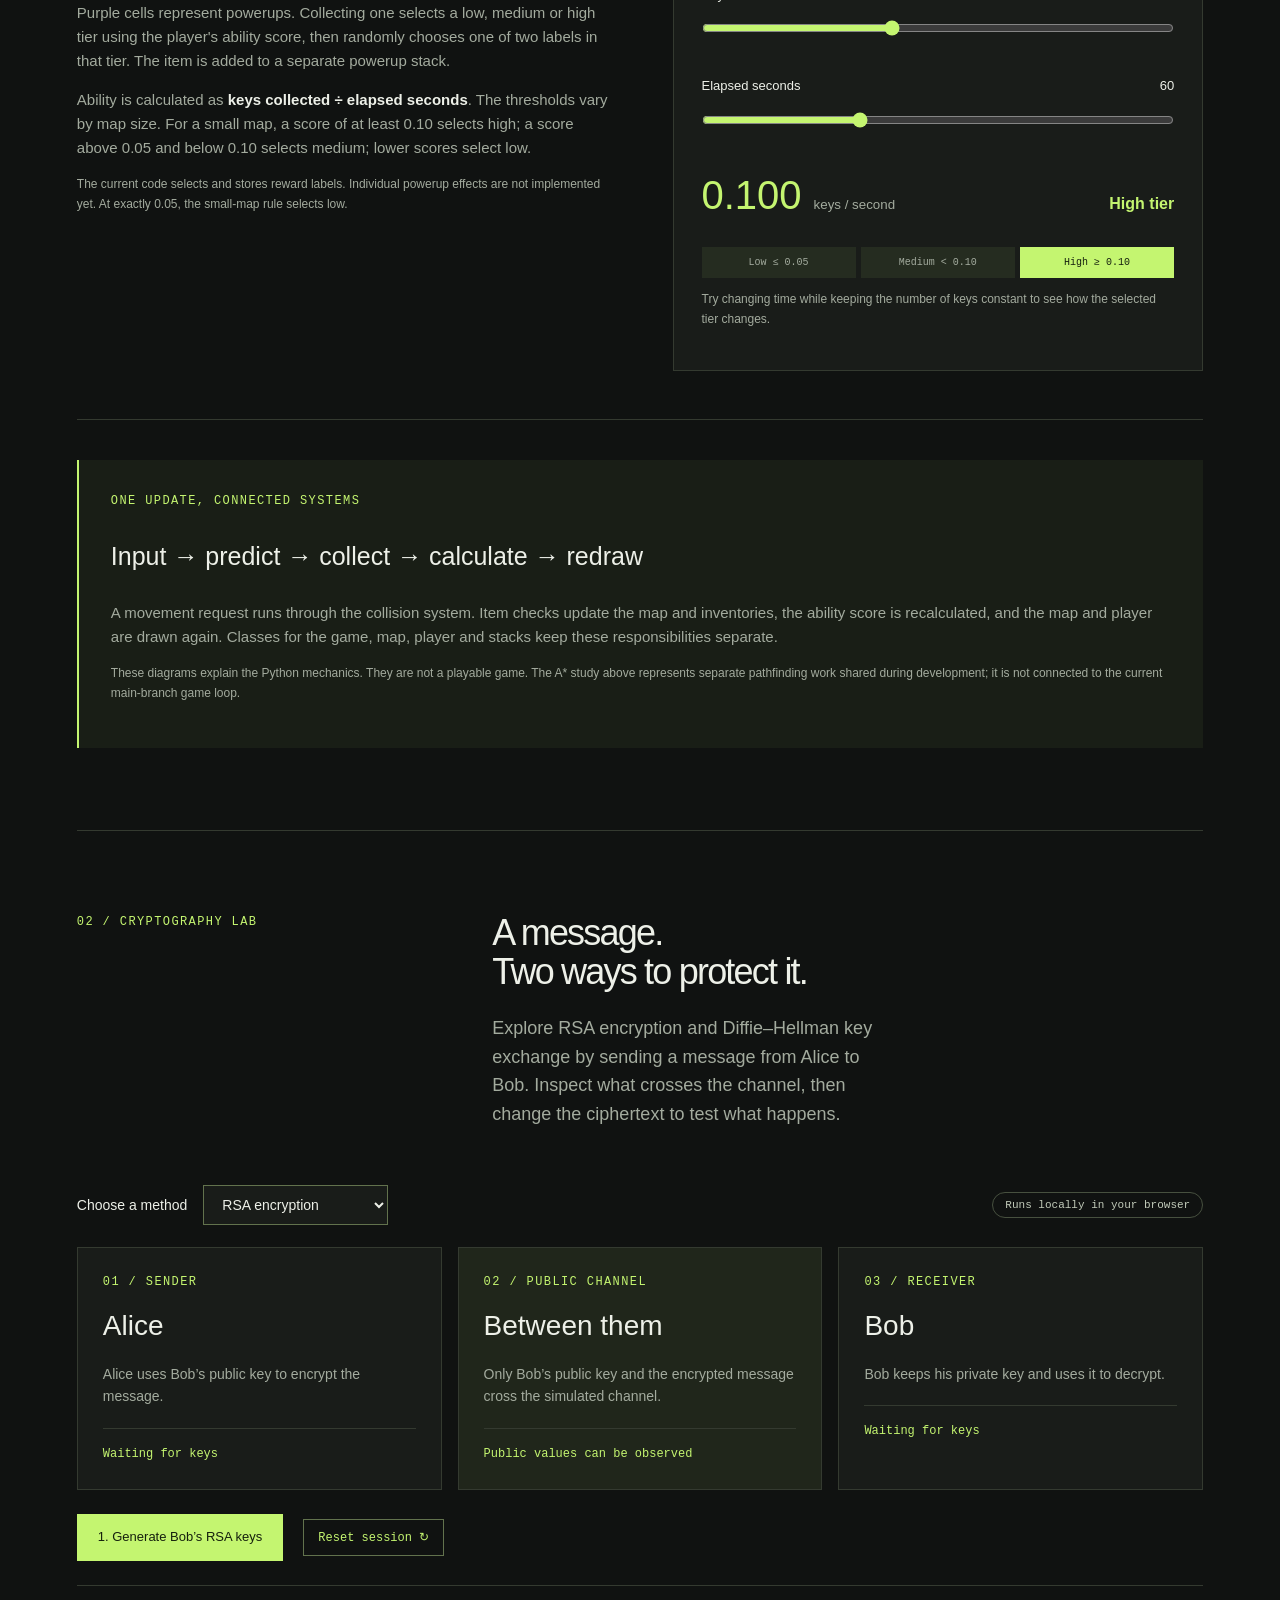
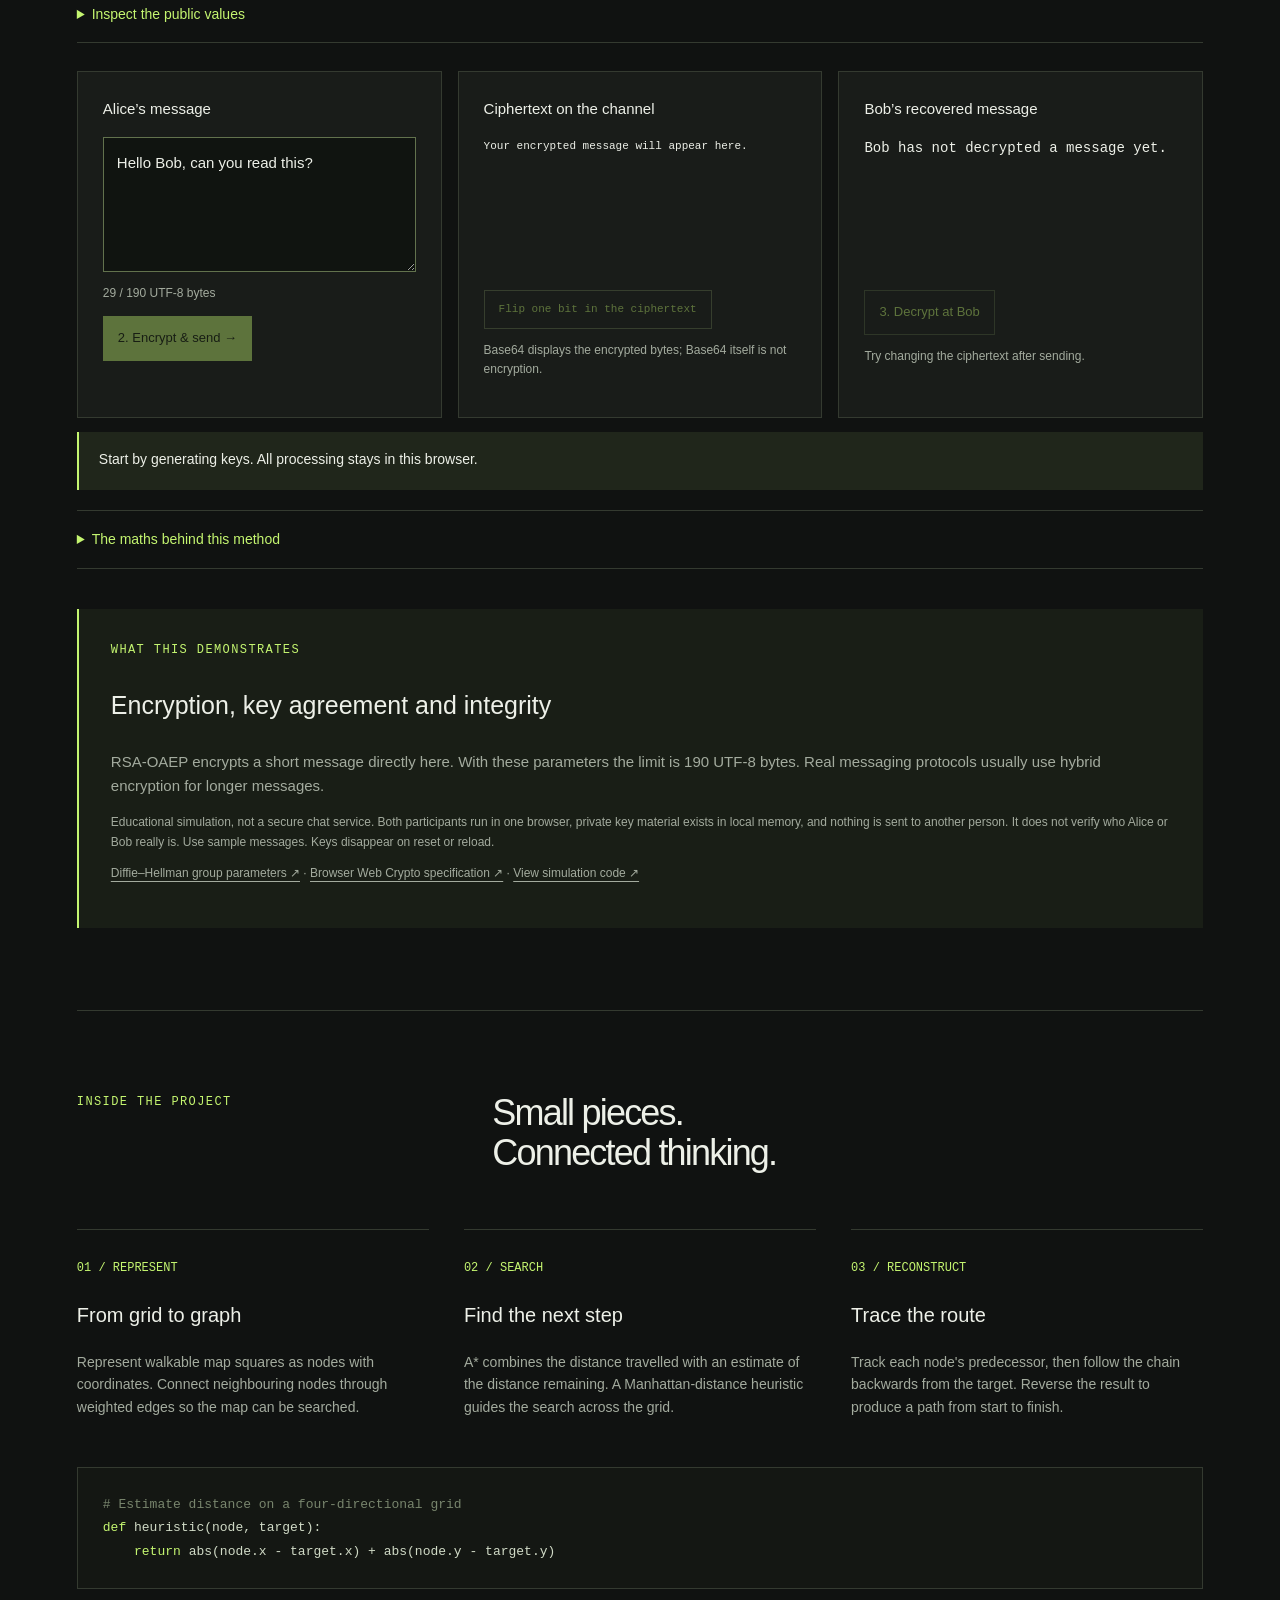
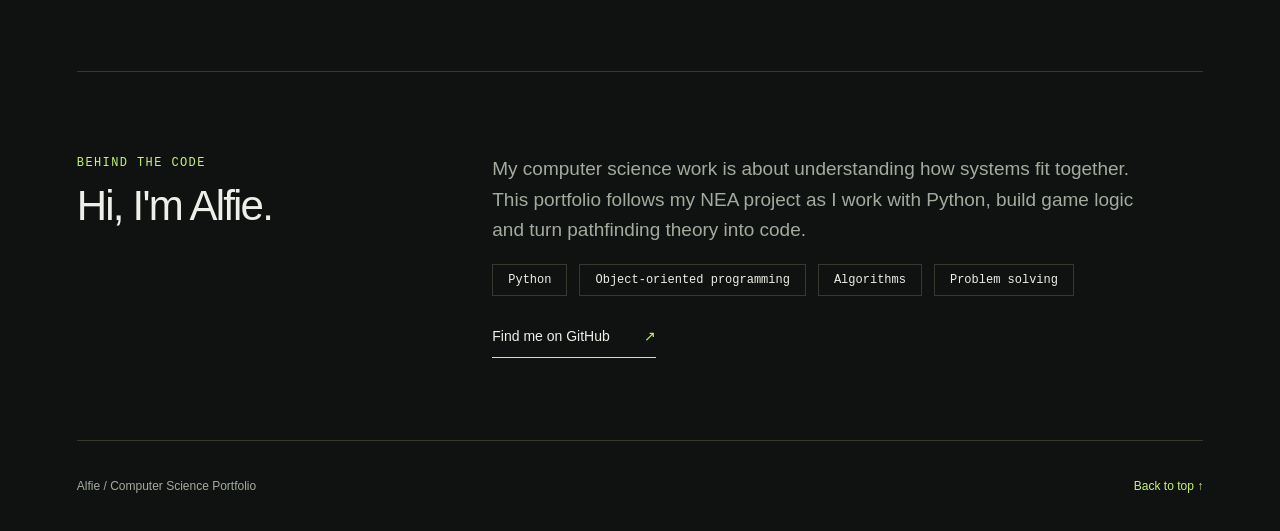
==== commit e218b782: "Add interactive RSA and Diffie-Hellman messaging lab" ====
--- a/computer-science.html
+++ b/computer-science.html
@@ -1,14 +1,37 @@
 <!doctype html>
-<html lang="en"><head><meta charset="UTF-8"><meta name="viewport" content="width=device-width,initial-scale=1"><meta name="description" content="Alfie's computer science portfolio. Exploring Python, graph structures and A* pathfinding through an NEA game project."><title>Alfie — Computer Science</title><style>
+<html lang="en"><head><meta charset="UTF-8"><meta name="viewport" content="width=device-width,initial-scale=1"><meta name="description" content="Alfie's computer science portfolio. Exploring Python, A* pathfinding, RSA encryption and Diffie–Hellman key exchange through interactive projects."><title>Alfie — Computer Science</title><style>
 :root{--bg:#101211;--panel:#191c19;--ink:#edf0e8;--muted:#a3ab9e;--accent:#c4f570;--line:#343a30}*{box-sizing:border-box}html{scroll-behavior:smooth}body{margin:0;background:var(--bg);color:var(--ink);font:16px/1.6 Arial,Helvetica,sans-serif}a{color:inherit;text-decoration:none}button{font:inherit;cursor:pointer}header,main,footer{max-width:1280px;margin:auto;padding-left:6%;padding-right:6%}header{height:105px;display:flex;align-items:center;justify-content:space-between;border-bottom:1px solid var(--line)}.brand{font-size:23px;font-weight:700;letter-spacing:-1px}.brand span{color:var(--accent)}nav{display:flex;gap:32px;font-size:13px}nav a:hover{color:var(--accent)}.mono,.eyebrow{font-family:monospace;font-size:12px;letter-spacing:1.4px;text-transform:uppercase}.eyebrow{color:var(--accent)}.hero{padding:85px 0 65px;display:grid;grid-template-columns:1.5fr 1fr;align-items:end;gap:60px}h1{font-size:clamp(50px,7vw,94px);line-height:1.02;letter-spacing:-5px;font-weight:500;margin:24px 0 30px}h1 em{font-family:Georgia,serif;font-weight:400;color:var(--accent)}.intro{color:var(--muted);max-width:400px;font-size:18px}.arrow-link{display:inline-block;border-bottom:1px solid var(--accent);padding:9px 0;margin-top:20px;font-size:14px}.arrow-link span{margin-left:30px;color:var(--accent)}.hero-side{padding-bottom:10px}.index{color:var(--muted);display:flex;justify-content:space-between;border-bottom:1px solid var(--line);padding-bottom:18px;margin-bottom:28px}.project{background:var(--panel);border:1px solid var(--line);display:grid;grid-template-columns:1.1fr 1fr;overflow:hidden}.project-copy{padding:45px}.tags{display:flex;flex-wrap:wrap;gap:8px;margin:22px 0}.tag{border:1px solid #47503f;border-radius:30px;font:11px monospace;padding:6px 12px;color:#c3ccbb}h2{font-size:42px;line-height:1.1;letter-spacing:-1.8px;font-weight:500;margin:25px 0 22px}.project-copy p{color:var(--muted);max-width:400px}.button{display:inline-flex;gap:25px;align-items:center;border:1px solid var(--accent);padding:12px 20px;background:var(--accent);color:#15200d;font-size:13px}.button:hover{background:#d9ffa3}.secondary{background:transparent;color:var(--accent);border-color:#4f5f3e}.visual{background:#20261b;padding:34px;display:flex;flex-direction:column;justify-content:center;position:relative}.visual-top{display:flex;justify-content:space-between;color:#bdc9af;font-size:10px;margin-bottom:18px}.grid{display:grid;grid-template-columns:repeat(19,1fr);gap:3px;aspect-ratio:19/15}.cell{background:#343d2c;border-radius:1px}.wall{background:#161c13}.visited{background:#657c43}.path{background:var(--accent);box-shadow:0 0 10px #b0ee4533}.start,.target{background:#ecf9d9;position:relative}.start:after,.target:after{content:'S';position:absolute;inset:0;text-align:center;color:#1a2510;font:bold 10px monospace;display:grid;place-items:center}.target:after{content:'T'}.legend{display:flex;gap:16px;color:var(--muted);font:10px monospace;margin-top:17px}.legend i{display:inline-block;width:7px;height:7px;background:var(--accent);margin-right:5px}.legend .v{background:#657c43}.demo-controls{display:flex;align-items:center;justify-content:space-between;margin-top:24px;gap:12px}.demo-controls button{border:1px solid #6d8156;background:transparent;color:var(--accent);padding:8px 13px;font:11px monospace}.demo-controls button:disabled{opacity:.5}.demo-caption{font-size:11px;color:var(--muted);margin-top:15px}.section{padding:82px 0;border-bottom:1px solid var(--line)}.section-head{display:grid;grid-template-columns:1fr 2fr;gap:60px}.section-head h2{margin-top:0;font-size:36px}.details{display:grid;grid-template-columns:repeat(3,1fr);gap:35px;margin-top:35px}.detail{padding-top:23px;border-top:1px solid var(--line)}.detail .number{font:12px monospace;color:var(--accent)}h3{font-size:20px;font-weight:500}.detail p,.about p{color:var(--muted);font-size:14px}.code{margin-top:35px;border:1px solid var(--line);padding:25px;background:#141713;overflow:auto;color:#d0dac6;font:13px/1.8 monospace}.code b{font-weight:400;color:var(--accent)}.about{display:grid;grid-template-columns:1fr 2fr;gap:60px}.about h2{margin-top:10px}.about p{font-size:19px;max-width:650px;margin-top:0}.skills{display:flex;flex-wrap:wrap;gap:12px}.skills span{padding:8px 15px;border:1px solid var(--line);font:12px monospace}footer{padding-top:36px;padding-bottom:36px;display:flex;justify-content:space-between;color:var(--muted);font-size:12px}footer a{color:var(--accent)}:focus-visible{outline:2px solid var(--accent);outline-offset:5px}@media(max-width:760px){header{height:80px}nav{gap:18px}.hero{grid-template-columns:1fr;gap:12px;padding:55px 0}h1{letter-spacing:-3px}.hero-side{max-width:430px}.project{grid-template-columns:1fr}.project-copy{padding:30px}.visual{padding:25px}.section{padding:55px 0}.section-head,.about{grid-template-columns:1fr;gap:20px}.details{grid-template-columns:1fr;gap:15px}footer{gap:20px}.mono{font-size:10px}.visual-top{letter-spacing:.6px}}
 
 .mechanic{display:grid;grid-template-columns:1fr 1fr;gap:65px;padding:48px 0;border-bottom:1px solid var(--line)}.mechanic h3{font-size:29px;line-height:1.2;letter-spacing:-.8px;margin:18px 0}.mechanic p,.summary-panel p{color:var(--muted);font-size:15px}.mechanic strong{color:var(--ink)}.diagram{background:var(--panel);padding:28px;border:1px solid var(--line);align-self:center}.diagram svg{width:100%;height:auto}.note{font-size:12px!important;line-height:1.65}.map-study{display:grid;grid-template-columns:repeat(10,1fr);gap:3px;margin:20px 0}.map-study i{aspect-ratio:1;background:#a4b38f}.map-study .mwall{background:#0e120b}.map-study .mkey{background:#ebd950}.map-study .mpower{background:#985db2}.diagram .legend{flex-wrap:wrap;gap:10px}.mini{margin-top:20px;padding:10px 14px;background:transparent;border:1px solid #62724d;color:var(--accent);font:12px monospace}.mini:hover{background:#2b3721}.slots{display:flex;gap:8px;margin:28px 0}.slots span{width:20%;height:65px;display:grid;place-items:center;border:1px dashed #58624e;font:22px monospace;color:#e9d660}.slots .filled{background:#3a3820;border:1px solid #e9d660}.flow{display:flex;align-items:center;gap:10px;margin-top:20px;font:11px/1.6 monospace;color:#bec9b1}.flow b{color:var(--accent)}.diagram label{display:flex;justify-content:space-between;margin-top:25px;font-size:13px}.diagram input[type=range]{width:100%;accent-color:var(--accent);margin:15px 0}.score{display:flex;align-items:baseline;gap:12px;margin:20px 0;flex-wrap:wrap}.score>span{font-size:40px;color:var(--accent)}.score small{color:var(--muted)}.score strong{margin-left:auto;color:var(--accent)}.tier-bar{display:flex;gap:5px}.tier-bar span{flex:1;padding:10px 5px;background:#252c20;color:var(--muted);font:10px monospace;text-align:center}.tier-bar .active{background:var(--accent);color:#17210f}.summary-panel{padding:32px;border-left:2px solid var(--accent);margin-top:40px;background:#191e16}.summary-panel h3{font-size:25px}.mechanic .diagram .mono{color:var(--accent)}@media(max-width:760px){.mechanic{grid-template-columns:1fr;gap:24px;padding:35px 0}.diagram{padding:20px}nav{gap:12px;font-size:11px}.flow{flex-wrap:wrap}.score strong{margin-left:0}.tier-bar span{font-size:9px}}
-</style></head><body><header><a href="#" class="brand">alfie<span>.</span></a><nav aria-label="Main navigation"><a href="#work">Work</a><a href="#mechanics">Mechanics</a><a href="#approach">The process</a><a href="#about">About</a><a href="https://github.com/alfie-srrcc" target="_blank" rel="noopener">GitHub ↗</a></nav></header><main><section class="hero"><div><div class="eyebrow">Computer science / Portfolio</div><h1>Turning logic<br>into <em>possibility.</em></h1></div><div class="hero-side"><p class="intro">I'm Alfie. I explore computer science by building things — from game systems to the algorithms behind them.</p><a class="arrow-link" href="#work">Explore my work <span>↓</span></a></div></section><section id="work"><div class="index mono"><span>Selected work</span><span>01 / Featured project</span></div><article class="project"><div class="project-copy"><div class="eyebrow">Computer Science NEA</div><h2>A maze of problems.<br>A path to a solution.</h2><p>Chased is my Python maze-game NEA. The current prototype combines generated maps, wall collisions, collectible keys and powerups chosen according to player performance. Alongside it, I am developing graph-based A* pathfinding.</p><div class="tags"><span class="tag">Python</span><span class="tag">A* search</span><span class="tag">Graphs</span><span class="tag">Game development</span></div><a class="button" href="https://github.com/alfie-srrcc/NEA-main" target="_blank" rel="noopener">View NEA-main on GitHub <span>↗</span></a></div><div class="visual"><div class="visual-top mono"><span>Pathfinding study</span><span>A* / Manhattan distance</span></div><div id="grid" class="grid" role="img" aria-label="An illustrative maze showing A star finding a route from S to T"></div><div class="legend"><span><i></i>Shortest route</span><span><i class="v"></i>Explored</span><span>S → T</span></div><div class="demo-controls"><button id="run">Run A* ↗</button><span id="status" class="mono" aria-live="polite">Ready to explore</span></div><p class="demo-caption">Interactive illustration of the algorithm, separate from the Python game.</p></div></article></section><section class="section" id="mechanics"><div class="section-head"><div class="eyebrow">Chased / Mechanics explained</div><div><h2>What happens<br>behind each move.</h2><p class="intro">A closer look at the systems in my NEA prototype, with simplified interactive diagrams to explain the logic.</p></div></div>
+/* Cryptography lab: keep the existing portfolio palette and typography. */
+.crypto-toolbar{display:flex;justify-content:space-between;align-items:center;gap:20px;flex-wrap:wrap;margin:38px 0 22px}.crypto-toolbar label{display:flex;gap:16px;align-items:center;font-size:14px}.crypto-toolbar select{font:inherit;color:var(--ink);background:var(--panel);border:1px solid #62724d;padding:10px 14px;border-radius:0;max-width:100%}.crypto-participants,.crypto-workspace{display:grid;grid-template-columns:repeat(3,minmax(0,1fr));gap:16px}.crypto-card{background:var(--panel);border:1px solid var(--line);padding:25px;min-width:0}.crypto-card h3{margin:12px 0;font-size:28px}.crypto-card p{color:var(--muted);font-size:14px}.crypto-channel{background:#20261b}.crypto-key{font:12px/1.6 monospace;color:var(--accent);border-top:1px solid var(--line);padding-top:16px;margin-top:20px}.crypto-actions{display:flex;gap:20px;align-items:center;flex-wrap:wrap;margin:24px 0}.crypto-actions .mini{margin:0}.crypto-details{border-top:1px solid var(--line);border-bottom:1px solid var(--line);padding:17px 0;margin:20px 0}.crypto-details summary{cursor:pointer;color:var(--accent);font-size:14px}.crypto-details p{color:var(--muted);max-width:900px}.crypto-details pre{font:12px/1.8 monospace;color:var(--muted);white-space:pre-wrap;overflow-wrap:anywhere}.crypto-workspace{margin-top:28px}.crypto-label,.crypto-card h3.crypto-label{display:block;font-size:15px;font-weight:500;margin:0 0 16px}.crypto-card textarea{display:block;resize:vertical;width:100%;min-height:135px;border:1px solid #62724d;border-radius:0;background:#101410;color:var(--ink);font:15px/1.6 Arial,sans-serif;padding:13px}.crypto-output{white-space:pre-wrap;overflow-wrap:anywhere;min-height:135px;margin:0 0 18px;font:14px/1.7 monospace}.crypto-cipher{font-size:11px;max-height:180px;overflow:auto;word-break:break-all}.crypto-card .button{gap:10px;padding:11px 14px}.crypto-card .mini{font-size:11px;margin-top:0;line-height:1.5}.crypto-status{padding:16px 20px;background:#20261b;border-left:2px solid var(--accent);font-size:14px;min-height:58px}.crypto-error{color:#ffae9e!important}#cryptography button:disabled{opacity:.4;cursor:not-allowed}.crypto-reference{text-decoration:underline;text-underline-offset:4px}.crypto-reference:hover{color:var(--accent)}
+@media(max-width:960px){.crypto-workspace{grid-template-columns:1fr}.crypto-output{min-height:80px}.crypto-card{padding:20px}}@media(max-width:760px){.crypto-participants{grid-template-columns:1fr}.crypto-toolbar label{align-items:flex-start;flex-direction:column;gap:8px}.crypto-actions{gap:14px}.crypto-toolbar{margin-top:24px}header{height:auto;min-height:80px;gap:16px;flex-wrap:wrap;padding-top:18px;padding-bottom:18px}nav{flex-wrap:wrap;gap:12px}}
+
+</style></head><body><header><a href="#" class="brand">alfie<span>.</span></a><nav aria-label="Main navigation"><a href="#work">Work</a><a href="#mechanics">Mechanics</a><a href="#cryptography">Cryptography</a><a href="#approach">The process</a><a href="#about">About</a><a href="https://github.com/alfie-srrcc" target="_blank" rel="noopener">GitHub ↗</a></nav></header><main><section class="hero"><div><div class="eyebrow">Computer science / Portfolio</div><h1>Turning logic<br>into <em>possibility.</em></h1></div><div class="hero-side"><p class="intro">I'm Alfie. I explore computer science by building things — from game systems to the algorithms behind them.</p><a class="arrow-link" href="#work">Explore my work <span>↓</span></a></div></section><section id="work"><div class="index mono"><span>Selected work</span><span>01 / Featured project</span></div><article class="project"><div class="project-copy"><div class="eyebrow">Computer Science NEA</div><h2>A maze of problems.<br>A path to a solution.</h2><p>Chased is my Python maze-game NEA. The current prototype combines generated maps, wall collisions, collectible keys and powerups chosen according to player performance. Alongside it, I am developing graph-based A* pathfinding.</p><div class="tags"><span class="tag">Python</span><span class="tag">A* search</span><span class="tag">Graphs</span><span class="tag">Game development</span></div><a class="button" href="https://github.com/alfie-srrcc/NEA-main" target="_blank" rel="noopener">View NEA-main on GitHub <span>↗</span></a></div><div class="visual"><div class="visual-top mono"><span>Pathfinding study</span><span>A* / Manhattan distance</span></div><div id="grid" class="grid" role="img" aria-label="An illustrative maze showing A star finding a route from S to T"></div><div class="legend"><span><i></i>Shortest route</span><span><i class="v"></i>Explored</span><span>S → T</span></div><div class="demo-controls"><button id="run">Run A* ↗</button><span id="status" class="mono" aria-live="polite">Ready to explore</span></div><p class="demo-caption">Interactive illustration of the algorithm, separate from the Python game.</p></div></article></section><section class="section" id="mechanics"><div class="section-head"><div class="eyebrow">Chased / Mechanics explained</div><div><h2>What happens<br>behind each move.</h2><p class="intro">A closer look at the systems in my NEA prototype, with simplified interactive diagrams to explain the logic.</p></div></div>
 <div class="mechanic"><div><div class="eyebrow">01 / Map generation</div><h3>A different layout from the same rules</h3><p>The map begins as a two-dimensional list of walkable cells. Alternate rows become walls, then randomly selected cells in the internal wall rows reopen as passages. Powerups and keys are placed on available cells in even-numbered rows.</p><p>Small, medium and large maps use 10 × 10, 15 × 15 and 20 × 20 cells. The window stays 800 × 600 pixels, so cell dimensions adjust with the map size.</p><p class="note">The illustration shows the small-map pattern. Random openings can repeat; the generator does not currently guarantee a perfect maze.</p></div><div class="diagram"><div class="mono">10 × 10 / illustrated layout</div><div id="map-study" class="map-study" role="img" aria-label="Generated grid with alternating walls and random openings"></div><div class="legend"><span>Light = path</span><span>Dark = wall</span><span>Yellow = key</span><span>Purple = powerup</span></div><button class="mini" id="regenerate">Generate another layout ↻</button></div></div>
 <div class="mechanic"><div><div class="eyebrow">02 / Movement & collision</div><h3>Check the next position before moving</h3><p>WASD input chooses a direction. The player is represented by a rectangle, and a second rectangle predicts its next position. If that rectangle overlaps a wall, the move is cancelled. Otherwise, the player's coordinates and rectangle advance together.</p><p>This separates input, collision checks and drawing into distinct steps. The prototype moves in pixel increments rather than jumping a whole grid square.</p></div><div class="diagram"><svg viewBox="0 0 440 150" role="img" aria-label="A red player moves towards a wall; a dashed box marks its predicted next position"><rect x="10" y="25" width="420" height="100" fill="#30382a"/><rect x="300" y="25" width="80" height="100" fill="#0e120b"/><rect id="player-box" x="65" y="50" width="50" height="50" fill="#ed5947"/><rect id="next-box" x="130" y="50" width="50" height="50" fill="none" stroke="#c4f570" stroke-width="2" stroke-dasharray="5 4"/><text x="90" y="145" text-anchor="middle" fill="#c1cbb5" font-size="12">player</text><text x="340" y="145" text-anchor="middle" fill="#c1cbb5" font-size="12">wall</text></svg><button class="mini" id="collision-step">Advance the prediction →</button><p id="collision-status" class="note" aria-live="polite">Next position is clear → movement allowed.</p></div></div>
 <div class="mechanic"><div><div class="eyebrow">03 / Keys & inventory</div><h3>Turn a collision into a collected item</h3><p>Yellow cells represent keys. When the player overlaps one, its map value changes from 3 to 1, turning it back into a path. Its collision entry is removed, and a key is pushed into the player's fixed-capacity inventory.</p><p>The key stack stores items in a list and advances a front index on each push. Its size method counts collected keys. The current small-map entry point creates 15 keys.</p><p class="note">The win-check method exists, but an exit and completed victory flow are not wired into this repository version.</p></div><div class="diagram"><div class="mono">Illustrative inventory / capacity 5</div><div id="key-slots" class="slots" aria-label="Key inventory"></div><button class="mini" id="collect-key">Collect a key +</button> <button class="mini" id="reset-keys">Reset</button><p id="key-status" class="note" aria-live="polite">0 / 5 keys · front index 0</p><div class="flow"><span>Yellow cell (3)</span><b>→</b><span>Collision</span><b>→</b><span>Path cell (1) + inventory</span></div></div></div>
 <div class="mechanic"><div><div class="eyebrow">04 / Adaptive powerups</div><h3>Use performance to choose a reward tier</h3><p>Purple cells represent powerups. Collecting one selects a low, medium or high tier using the player's ability score, then randomly chooses one of two labels in that tier. The item is added to a separate powerup stack.</p><p>Ability is calculated as <strong>keys collected ÷ elapsed seconds</strong>. The thresholds vary by map size. For a small map, a score of at least 0.10 selects high; a score above 0.05 and below 0.10 selects medium; lower scores select low.</p><p class="note">The current code selects and stores reward labels. Individual powerup effects are not implemented yet. At exactly 0.05, the small-map rule selects low.</p></div><div class="diagram"><div class="mono">Small map / ability calculator</div><label for="keys-range">Keys collected <output id="keys-value">6</output></label><input id="keys-range" type="range" min="0" max="15" value="6"><label for="time-range">Elapsed seconds <output id="time-value">60</output></label><input id="time-range" type="range" min="1" max="180" value="60"><div class="score"><span id="ability-score">0.100</span><small>keys / second</small><strong id="reward-tier">High tier</strong></div><div class="tier-bar"><span id="low-tier">Low ≤ 0.05</span><span id="medium-tier">Medium &lt; 0.10</span><span id="high-tier">High ≥ 0.10</span></div><p class="note">Try changing time while keeping the number of keys constant to see how the selected tier changes.</p></div></div>
-<div class="summary-panel"><div class="eyebrow">One update, connected systems</div><h3>Input → predict → collect → calculate → redraw</h3><p>A movement request runs through the collision system. Item checks update the map and inventories, the ability score is recalculated, and the map and player are drawn again. Classes for the game, map, player and stacks keep these responsibilities separate.</p><p class="note">These diagrams explain the Python mechanics. They are not a playable game. The A* study above represents separate pathfinding work shared during development; it is not connected to the current main-branch game loop.</p></div></section><section class="section" id="approach"><div class="section-head"><div class="eyebrow">Inside the project</div><h2>Small pieces.<br>Connected thinking.</h2></div><div class="details"><div class="detail"><span class="number">01 / REPRESENT</span><h3>From grid to graph</h3><p>Represent walkable map squares as nodes with coordinates. Connect neighbouring nodes through weighted edges so the map can be searched.</p></div><div class="detail"><span class="number">02 / SEARCH</span><h3>Find the next step</h3><p>A* combines the distance travelled with an estimate of the distance remaining. A Manhattan-distance heuristic guides the search across the grid.</p></div><div class="detail"><span class="number">03 / RECONSTRUCT</span><h3>Trace the route</h3><p>Track each node's predecessor, then follow the chain backwards from the target. Reverse the result to produce a path from start to finish.</p></div></div><div class="code" aria-label="Python Manhattan distance heuristic"><span style="color:#78856d"># Estimate distance on a four-directional grid</span><br><b>def</b> heuristic(node, target):<br>&nbsp;&nbsp;&nbsp;&nbsp;<b>return</b> abs(node.x - target.x) + abs(node.y - target.y)</div></section><section class="section about" id="about"><div><div class="eyebrow">Behind the code</div><h2>Hi, I'm Alfie.</h2></div><div><p>My computer science work is about understanding how systems fit together. This portfolio follows my NEA project as I work with Python, build game logic and turn pathfinding theory into code.</p><div class="skills"><span>Python</span><span>Object-oriented programming</span><span>Algorithms</span><span>Problem solving</span></div><a class="arrow-link" href="https://github.com/alfie-srrcc" target="_blank" rel="noopener">Find me on GitHub <span>↗</span></a></div></section></main><footer><span>Alfie / Computer Science Portfolio</span><a href="#">Back to top ↑</a></footer><script>
+<div class="summary-panel"><div class="eyebrow">One update, connected systems</div><h3>Input → predict → collect → calculate → redraw</h3><p>A movement request runs through the collision system. Item checks update the map and inventories, the ability score is recalculated, and the map and player are drawn again. Classes for the game, map, player and stacks keep these responsibilities separate.</p><p class="note">These diagrams explain the Python mechanics. They are not a playable game. The A* study above represents separate pathfinding work shared during development; it is not connected to the current main-branch game loop.</p></div></section><section class="section" id="cryptography" aria-labelledby="crypto-heading">
+  <div class="section-head"><div class="eyebrow">02 / Cryptography lab</div><div><h2 id="crypto-heading">A message.<br>Two ways to protect it.</h2><p class="intro">Explore RSA encryption and Diffie–Hellman key exchange by sending a message from Alice to Bob. Inspect what crosses the channel, then change the ciphertext to test what happens.</p></div></div>
+  <div class="crypto-toolbar"><label for="crypto-mode">Choose a method <select id="crypto-mode"><option value="rsa">RSA encryption</option><option value="dh">Diffie–Hellman + AES</option></select></label><span class="tag">Runs locally in your browser</span></div>
+  <div class="crypto-participants">
+    <article class="crypto-card"><div class="eyebrow">01 / Sender</div><h3>Alice</h3><p id="crypto-alice-explain"></p><div class="crypto-key" id="crypto-alice-key"></div></article>
+    <article class="crypto-card crypto-channel"><div class="eyebrow">02 / Public channel</div><h3>Between them</h3><p id="crypto-channel-explain"></p><div class="crypto-key">Public values can be observed</div></article>
+    <article class="crypto-card"><div class="eyebrow">03 / Receiver</div><h3>Bob</h3><p id="crypto-bob-explain"></p><div class="crypto-key" id="crypto-bob-key"></div></article>
+  </div>
+  <div class="crypto-actions"><button class="button" id="crypto-setup" type="button">1. Generate Bob’s RSA keys</button><button class="mini" id="crypto-reset" type="button">Reset session ↻</button></div>
+  <details class="crypto-details"><summary>Inspect the public values</summary><pre id="crypto-public">No public values exchanged yet.</pre></details>
+  <div class="crypto-workspace">
+    <div class="crypto-card"><label class="crypto-label" for="crypto-message">Alice’s message</label><textarea id="crypto-message" rows="4" maxlength="1000" spellcheck="false">Hello Bob, can you read this?</textarea><p class="note" id="crypto-count">0 / 190 UTF-8 bytes</p><button class="button" id="crypto-encrypt" type="button" disabled>2. Encrypt &amp; send →</button></div>
+    <div class="crypto-card"><h3 class="crypto-label">Ciphertext on the channel</h3><pre class="crypto-output crypto-cipher" id="crypto-cipher">Your encrypted message will appear here.</pre><button class="mini" id="crypto-tamper" type="button" disabled>Flip one bit in the ciphertext</button><p class="note">Base64 displays the encrypted bytes; Base64 itself is not encryption.</p></div>
+    <div class="crypto-card"><h3 class="crypto-label">Bob’s recovered message</h3><div class="crypto-output" id="crypto-received" aria-live="polite">Bob has not decrypted a message yet.</div><button class="button secondary" id="crypto-decrypt" type="button" disabled>3. Decrypt at Bob</button><p class="note" id="crypto-integrity">Try changing the ciphertext after sending.</p></div>
+  </div>
+  <p class="crypto-status" id="crypto-status" role="status" aria-live="polite"></p>
+  <details class="crypto-details"><summary>The maths behind this method</summary><p id="crypto-maths"></p><p class="note">RSA encryption uses Bob’s public key; only his private key can decrypt. Diffie–Hellman lets both parties derive a shared secret without transmitting that secret.</p></details>
+  <div class="summary-panel"><div class="eyebrow">What this demonstrates</div><h3>Encryption, key agreement and integrity</h3><p id="crypto-limitations"></p><p class="note">Educational simulation, not a secure chat service. Both participants run in one browser, private key material exists in local memory, and nothing is sent to another person. It does not verify who Alice or Bob really is. Use sample messages. Keys disappear on reset or reload.</p><p class="note"><a class="crypto-reference" href="https://www.rfc-editor.org/rfc/rfc3526#section-3" target="_blank" rel="noopener">Diffie–Hellman group parameters ↗</a> · <a class="crypto-reference" href="https://www.w3.org/TR/WebCryptoAPI/" target="_blank" rel="noopener">Browser Web Crypto specification ↗</a> · <a class="crypto-reference" href="https://github.com/alfie-srrcc/alfie-srrcc.github.io/blob/main/crypto-core.mjs" target="_blank" rel="noopener">View simulation code ↗</a></p></div>
+</section>
+<section class="section" id="approach"><div class="section-head"><div class="eyebrow">Inside the project</div><h2>Small pieces.<br>Connected thinking.</h2></div><div class="details"><div class="detail"><span class="number">01 / REPRESENT</span><h3>From grid to graph</h3><p>Represent walkable map squares as nodes with coordinates. Connect neighbouring nodes through weighted edges so the map can be searched.</p></div><div class="detail"><span class="number">02 / SEARCH</span><h3>Find the next step</h3><p>A* combines the distance travelled with an estimate of the distance remaining. A Manhattan-distance heuristic guides the search across the grid.</p></div><div class="detail"><span class="number">03 / RECONSTRUCT</span><h3>Trace the route</h3><p>Track each node's predecessor, then follow the chain backwards from the target. Reverse the result to produce a path from start to finish.</p></div></div><div class="code" aria-label="Python Manhattan distance heuristic"><span style="color:#78856d"># Estimate distance on a four-directional grid</span><br><b>def</b> heuristic(node, target):<br>&nbsp;&nbsp;&nbsp;&nbsp;<b>return</b> abs(node.x - target.x) + abs(node.y - target.y)</div></section><section class="section about" id="about"><div><div class="eyebrow">Behind the code</div><h2>Hi, I'm Alfie.</h2></div><div><p>My computer science work is about understanding how systems fit together. This portfolio follows my NEA project as I work with Python, build game logic and turn pathfinding theory into code.</p><div class="skills"><span>Python</span><span>Object-oriented programming</span><span>Algorithms</span><span>Problem solving</span></div><a class="arrow-link" href="https://github.com/alfie-srrcc" target="_blank" rel="noopener">Find me on GitHub <span>↗</span></a></div></section></main><footer><span>Alfie / Computer Science Portfolio</span><a href="#">Back to top ↑</a></footer><script>
 
 const mapStudy=document.getElementById('map-study');function drawStudy(){const data=Array.from({length:10},(_,y)=>Array(10).fill(y%2?0:1));for(let y=1;y<9;y+=2)for(let i=0;i<3;i++)data[y][Math.floor(Math.random()*10)]=1;const free=[];for(let y=0;y<10;y+=2)for(let x=0;x<10;x++)free.push([x,y]);for(let i=free.length-1;i>0;i--){const j=Math.floor(Math.random()*(i+1));[free[i],free[j]]=[free[j],free[i]]}free.slice(0,25).forEach(([x,y],i)=>data[y][x]=i<15?3:2);mapStudy.replaceChildren();data.flat().forEach(v=>{const el=document.createElement('i');el.className=v===0?'mwall':v===3?'mkey':v===2?'mpower':'';mapStudy.append(el)})}drawStudy();document.getElementById('regenerate').onclick=drawStudy;
 let position=65;document.getElementById('collision-step').onclick=function(){if(position>=245){position=65;this.textContent='Advance the prediction →'}else{position+=60}const next=position+60,blocked=next+50>300;document.getElementById('player-box').setAttribute('x',position);document.getElementById('next-box').setAttribute('x',next);document.getElementById('next-box').setAttribute('stroke',blocked?'#ed5947':'#c4f570');document.getElementById('collision-status').textContent=blocked?'Predicted rectangle overlaps the wall → cancel this move.':'Next position is clear → movement allowed.';if(blocked)this.textContent='Reset prediction ↻'};
@@ -21,4 +44,4 @@
 const start=20,target=H*W-W-2, heuristic=n=>Math.abs(n%W-target%W)+Math.abs(Math.floor(n/W)-Math.floor(target/W));
 function solve(){const open=[start],g=new Map([[start,0]]),prev=new Map(),closed=new Set(),order=[];while(open.length){open.sort((a,b)=>g.get(a)+heuristic(a)-g.get(b)-heuristic(b));const c=open.shift();if(c===target){let p=[c];while(prev.has(p[p.length-1]))p.push(prev.get(p[p.length-1]));return{order,path:p.reverse()}}closed.add(c);order.push(c);for(const n of[c-1,c+1,c-W,c+W]){if(n<0||n>=W*H||rows[Math.floor(n/W)][n%W]==='#'||closed.has(n))continue;const score=g.get(c)+1;if(!g.has(n)||score<g.get(n)){g.set(n,score);prev.set(n,c);if(!open.includes(n))open.push(n)}}}return{order,path:[]}}
 run.onclick=async()=>{run.disabled=true;cells.forEach(c=>c.classList.remove('visited','path'));statusEl.textContent='Searching…';const r=solve(),delay=matchMedia('(prefers-reduced-motion: reduce)').matches?0:15;const pause=()=>new Promise(r=>setTimeout(r,delay));for(const n of r.order){if(n!==start)cells[n].classList.add('visited');if(delay)await pause()}for(const n of r.path){if(n!==start&&n!==target)cells[n].classList.add('path');if(delay)await pause()}statusEl.textContent=r.path.length?`${r.path.length-1} steps · route found`:'No route found';run.textContent='Replay A* ↗';run.disabled=false};
-</script></body></html>
+</script><script type="module" src="./crypto-demo.mjs"></script></body></html>
